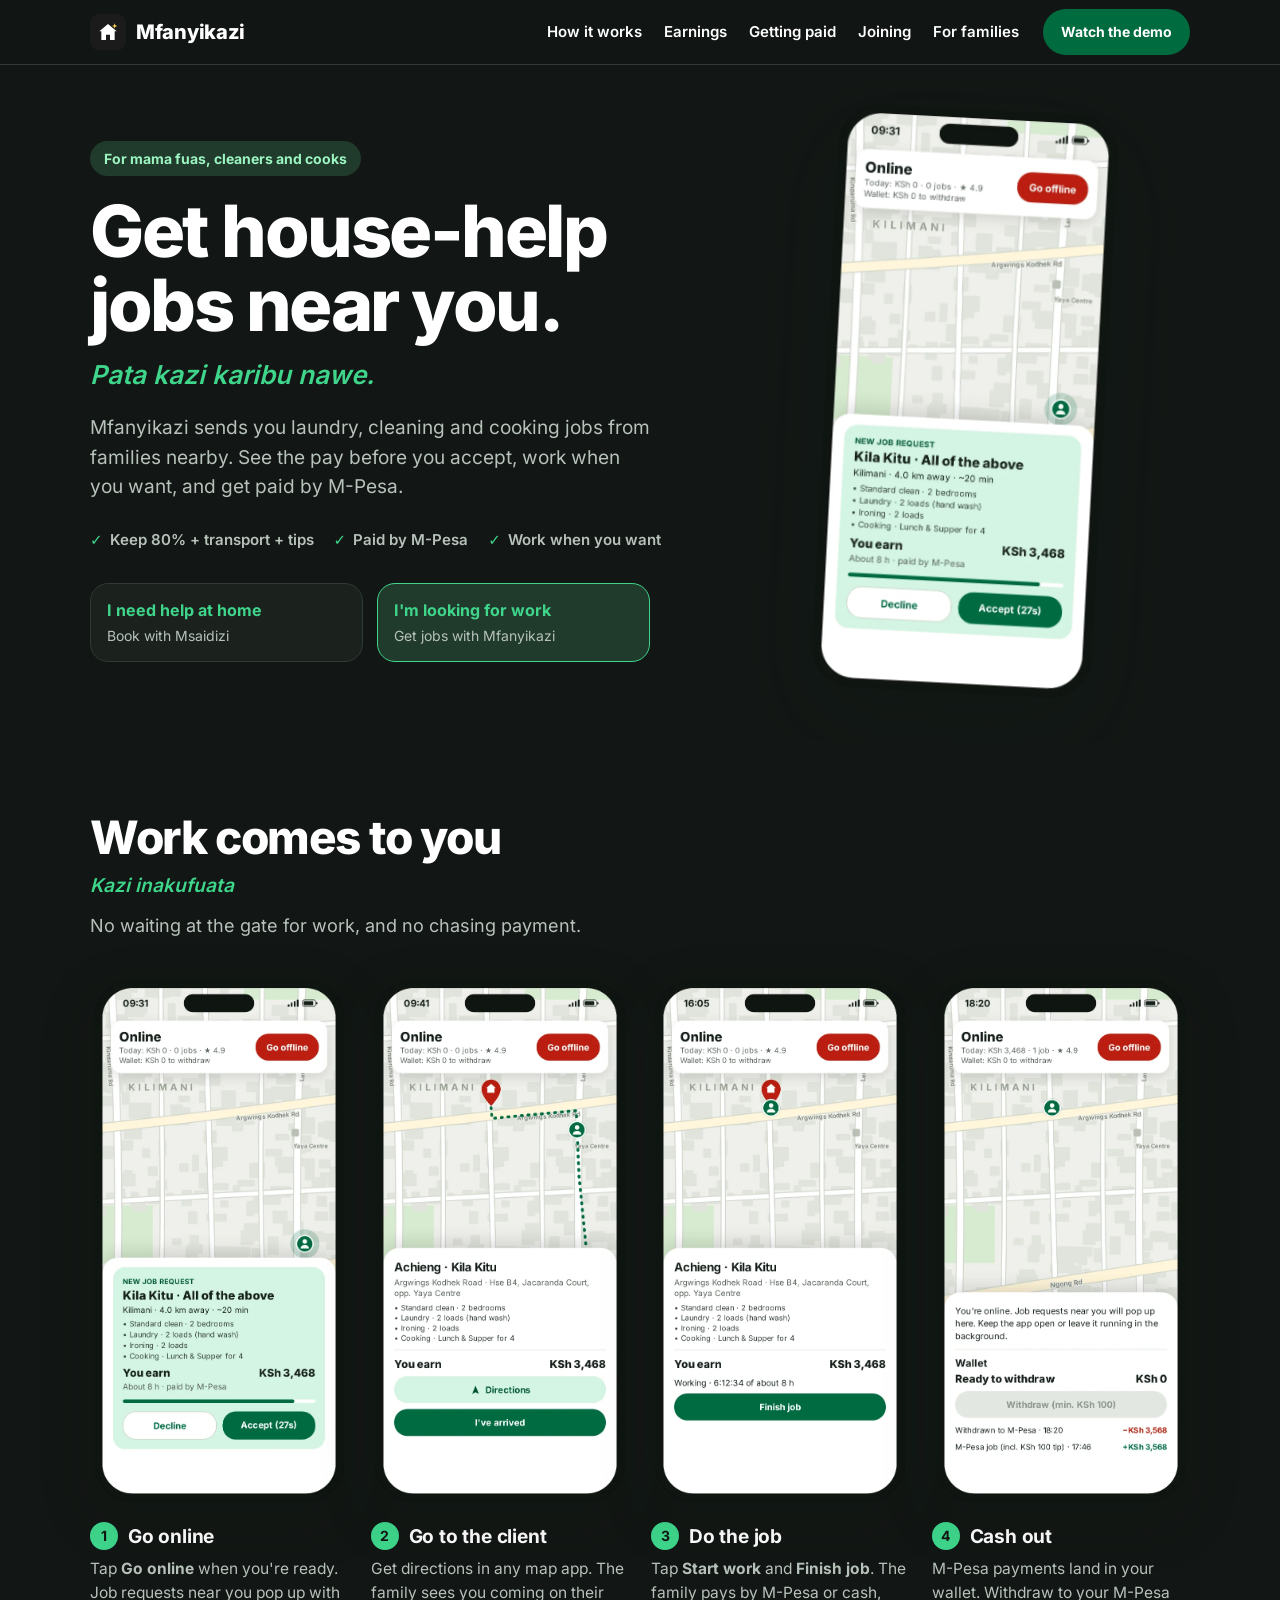
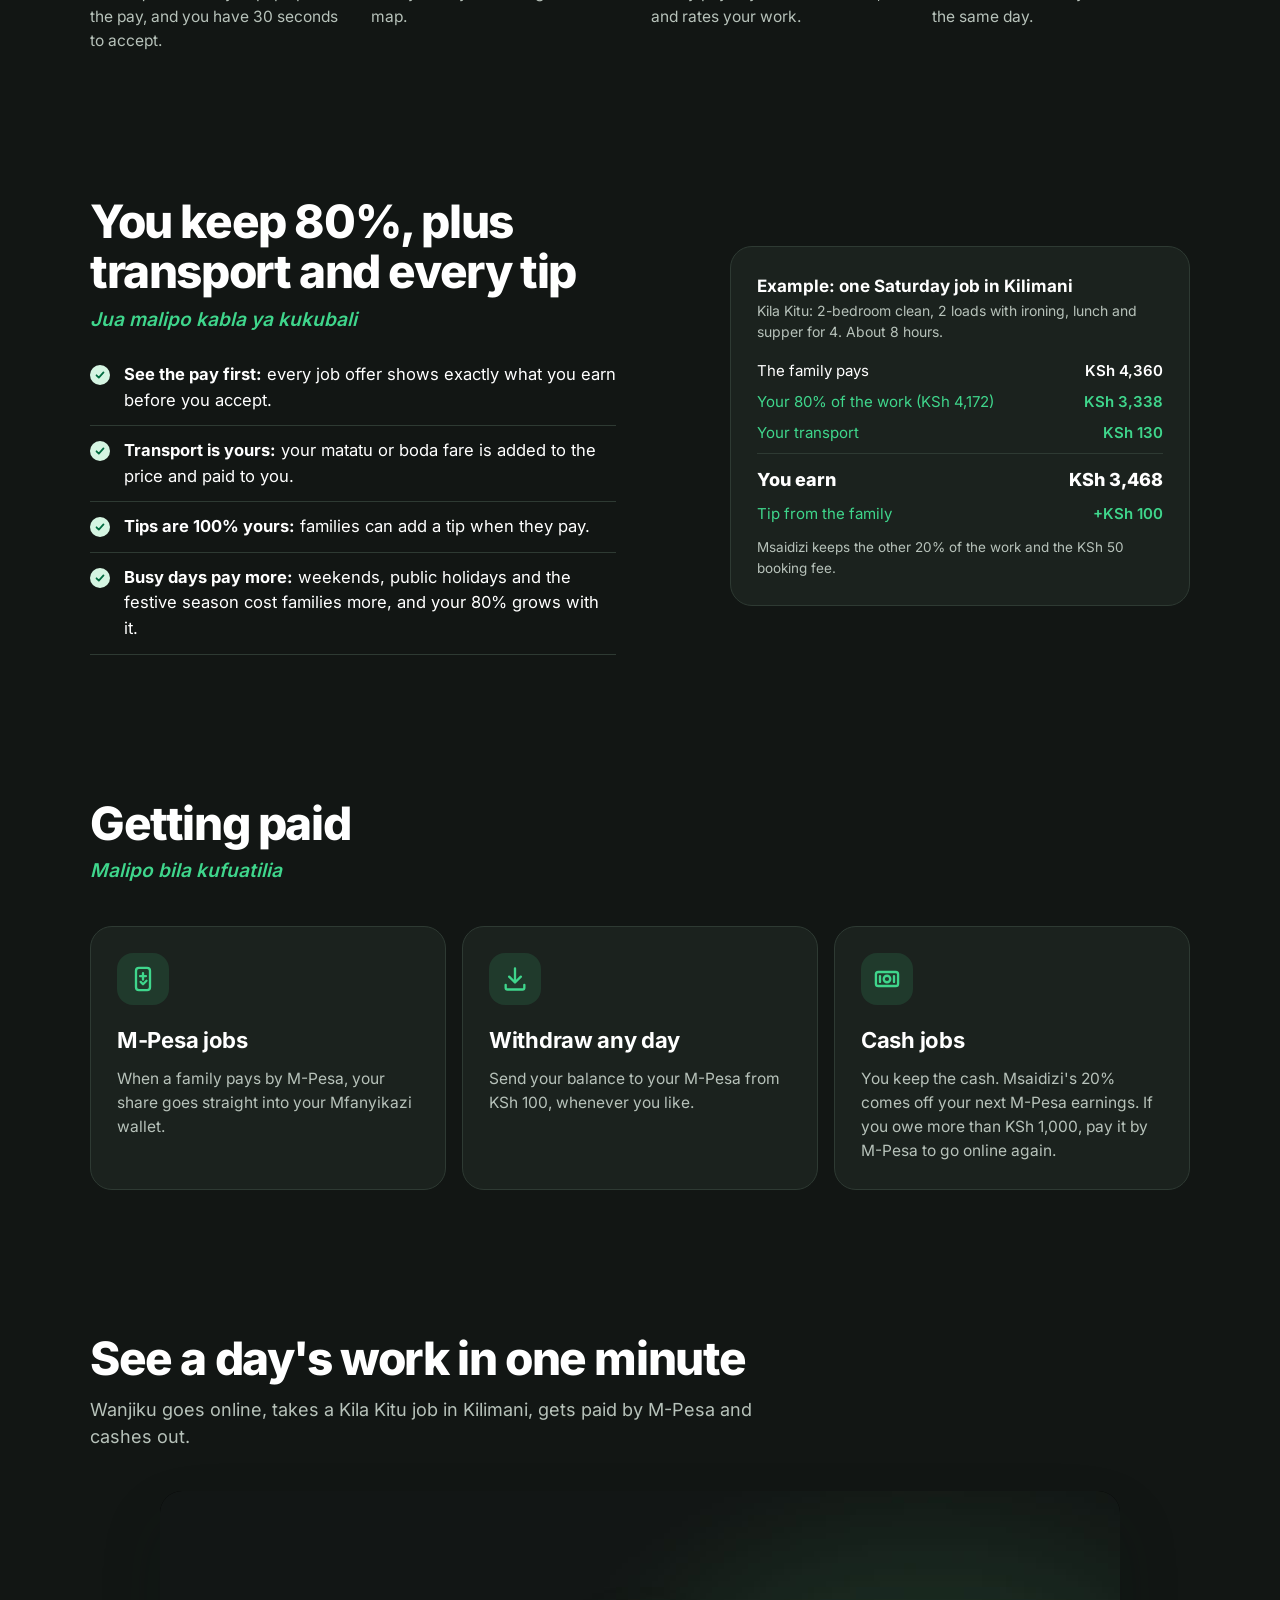
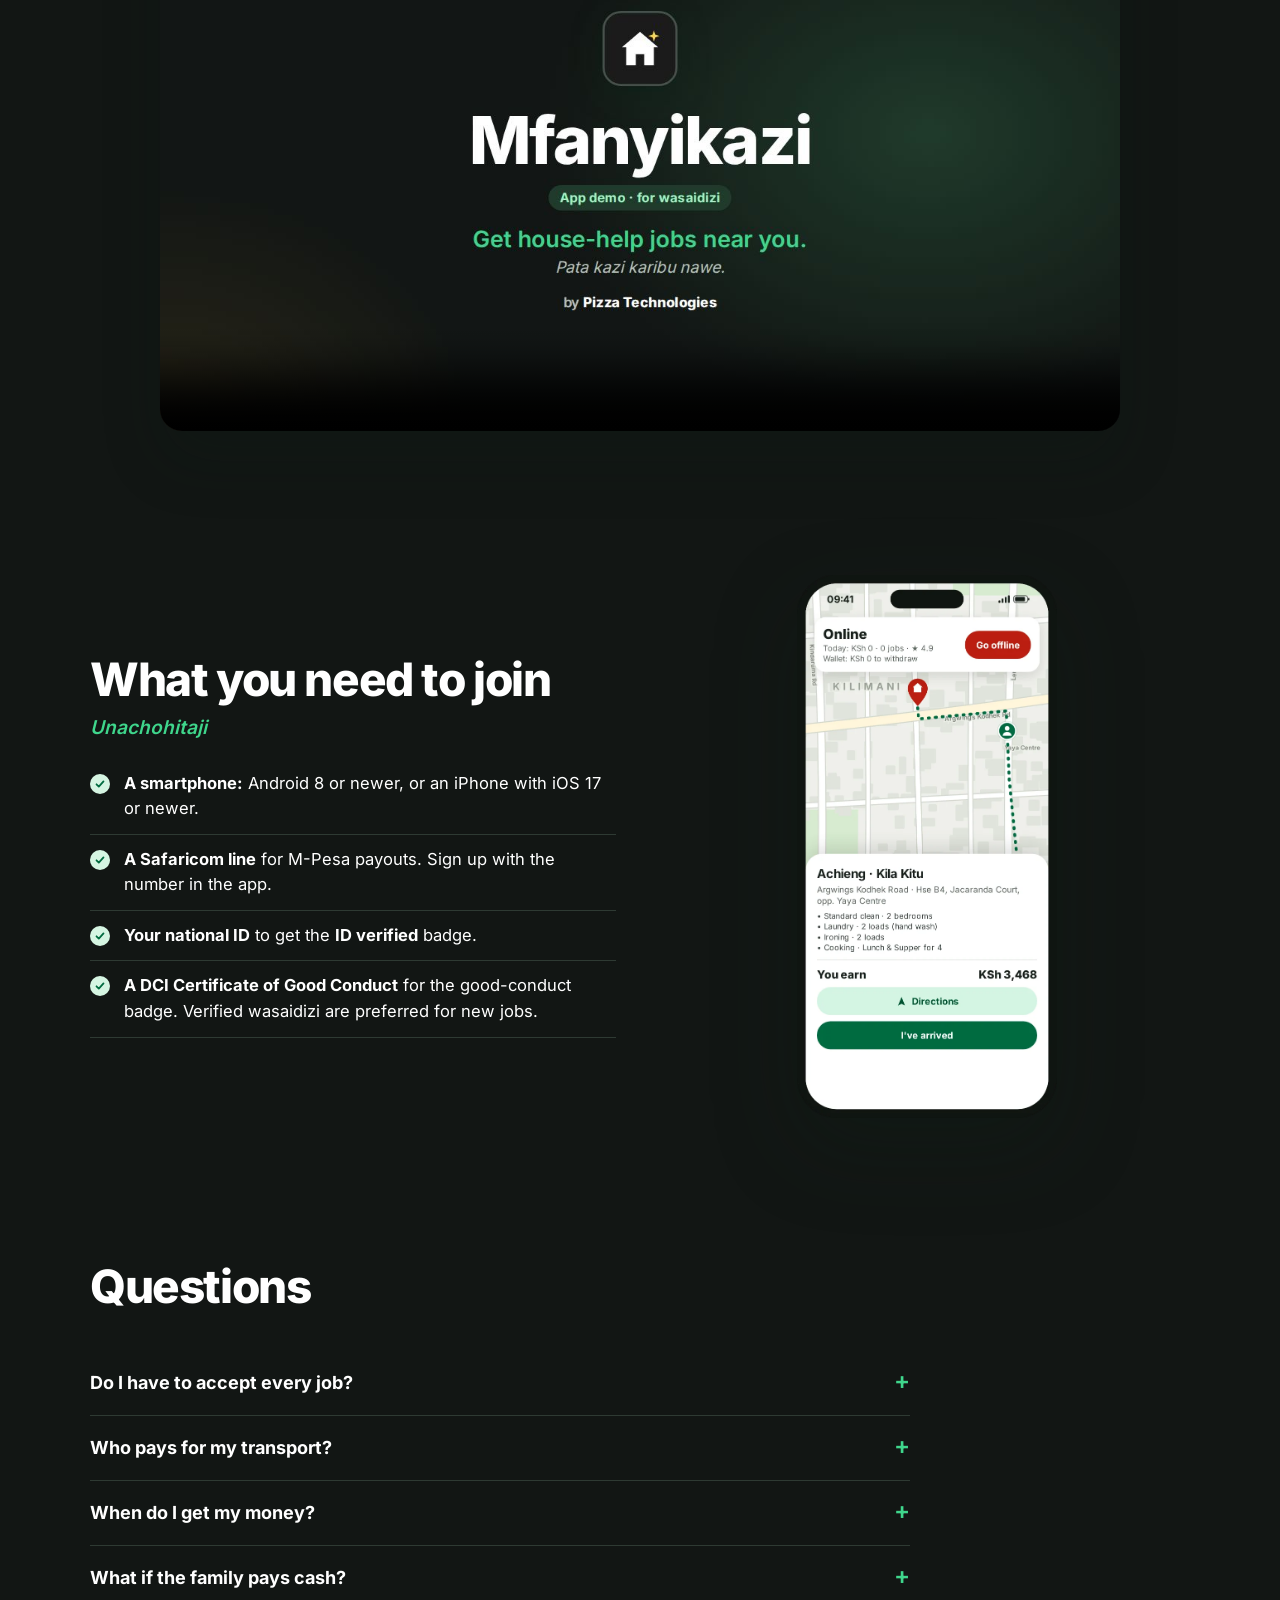
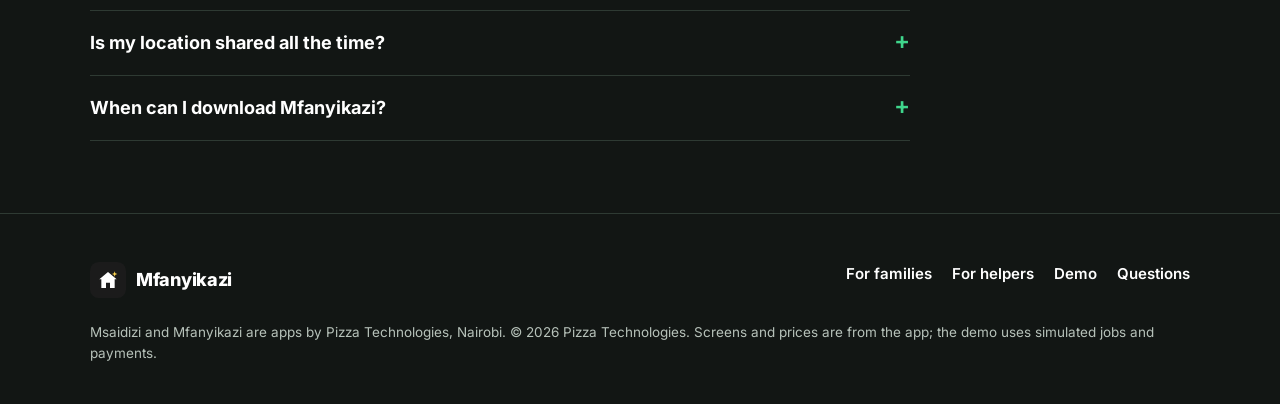
==== mfanyikazi.html @ af5ec62d "Launch the Msaidizi and Mfanyikazi website - index.html: Msaidizi, for families: how it works, servi" ====
<!doctype html>
<html lang="en">
<head>
<meta charset="utf-8">
<meta name="viewport" content="width=device-width, initial-scale=1">
<title>Mfanyikazi · Get house-help jobs near you</title>
<meta name="description" content="Mama fua, cleaner or cook? Get laundry, cleaning and cooking jobs near you with Mfanyikazi. See the pay before you accept, keep 80% plus transport and tips, and get paid by M-Pesa.">
<meta name="theme-color" content="#121614">
<link rel="icon" href="assets/img/mfanyikazi-icon.svg" type="image/svg+xml">
<link rel="apple-touch-icon" href="assets/img/mfanyikazi-touch-icon.png">
<link rel="canonical" href="https://pizzatechies.github.io/mfanyikazi/mfanyikazi.html">
<meta property="og:type" content="website">
<meta property="og:site_name" content="Mfanyikazi">
<meta property="og:title" content="Mfanyikazi · Get house-help jobs near you">
<meta property="og:description" content="See the pay before you accept. Keep 80% of every job, plus transport and all tips, paid to M-Pesa.">
<meta property="og:url" content="https://pizzatechies.github.io/mfanyikazi/mfanyikazi.html">
<meta property="og:image" content="https://pizzatechies.github.io/mfanyikazi/assets/img/mfanyikazi-preview.jpg">
<meta property="og:image:width" content="1200">
<meta property="og:image:height" content="630">
<meta name="twitter:card" content="summary_large_image">
<link rel="preload" href="assets/fonts/inter-latin-800-normal.woff2" as="font" type="font/woff2" crossorigin>
<link rel="stylesheet" href="assets/site.css">
</head>
<body class="helpers">

<header class="top">
  <div class="wrap">
    <a class="brand" href="mfanyikazi.html"><img src="assets/img/mfanyikazi-icon.svg" alt="">Mfanyikazi</a>
    <nav class="nav" aria-label="Sections">
      <a href="#how">How it works</a>
      <a href="#earnings">Earnings</a>
      <a href="#money">Getting paid</a>
      <a href="#join">Joining</a>
      <a href="./">For families</a>
    </nav>
    <a class="btn" href="#demo">Watch the demo</a>
  </div>
</header>

<main class="dark">
  <section class="hero">
    <div class="wrap">
      <div>
        <span class="pill">For mama fuas, cleaners and cooks</span>
        <h1>Get house-help jobs near you.</h1>
        <p class="sw">Pata kazi karibu nawe.</p>
        <p class="lead">Mfanyikazi sends you laundry, cleaning and cooking jobs from families nearby. See the pay before you accept, work when you want, and get paid by M-Pesa.</p>
        <ul class="checks">
          <li>Keep 80% + transport + tips</li>
          <li>Paid by M-Pesa</li>
          <li>Work when you want</li>
        </ul>
        <div class="switch" role="navigation" aria-label="Choose your app">
          <a href="./"><b>I need help at home</b><span>Book with Msaidizi</span></a>
          <a class="here" href="#how"><b>I'm looking for work</b><span>Get jobs with Mfanyikazi</span></a>
        </div>
      </div>
      <img class="phoneShot" src="assets/img/mfanyikazi-offer.webp" width="627" height="1308"
        alt="The Mfanyikazi app: a new job request in Kilimani, and what the helper earns">
    </div>
  </section>

  <section id="how">
    <div class="wrap">
      <div class="head">
        <h2>Work comes to you</h2>
        <p class="sw">Kazi inakufuata</p>
        <p>No waiting at the gate for work, and no chasing payment.</p>
      </div>
      <ol class="steps">
        <li><img src="assets/img/mfanyikazi-offer.webp" width="627" height="1308" loading="lazy" alt="A job offer with the pay and a 30-second countdown">
          <h3>Go online</h3><p>Tap <b>Go online</b> when you're ready. Job requests near you pop up with the pay, and you have 30 seconds to accept.</p></li>
        <li><img src="assets/img/mfanyikazi-trip.webp" width="627" height="1308" loading="lazy" alt="The trip to the client's home on the map">
          <h3>Go to the client</h3><p>Get directions in any map app. The family sees you coming on their map.</p></li>
        <li><img src="assets/img/mfanyikazi-working.webp" width="627" height="1308" loading="lazy" alt="A job in progress, with the timer and the Finish job button">
          <h3>Do the job</h3><p>Tap <b>Start work</b> and <b>Finish job</b>. The family pays by M-Pesa or cash, and rates your work.</p></li>
        <li><img src="assets/img/mfanyikazi-wallet.webp" width="627" height="1308" loading="lazy" alt="The wallet after withdrawing to M-Pesa">
          <h3>Cash out</h3><p>M-Pesa payments land in your wallet. Withdraw to your M-Pesa the same day.</p></li>
      </ol>
    </div>
  </section>

  <section id="earnings">
    <div class="wrap split">
      <div>
        <div class="head" style="margin-bottom:16px">
          <h2>You keep 80%, plus transport and every tip</h2>
          <p class="sw">Jua malipo kabla ya kukubali</p>
        </div>
        <ul class="bullets">
          <li><b>See the pay first:</b> every job offer shows exactly what you earn before you accept.</li>
          <li><b>Transport is yours:</b> your matatu or boda fare is added to the price and paid to you.</li>
          <li><b>Tips are 100% yours:</b> families can add a tip when they pay.</li>
          <li><b>Busy days pay more:</b> weekends, public holidays and the festive season cost families more, and your 80% grows with it.</li>
        </ul>
      </div>
      <div class="receipt" aria-label="Example earnings">
        <h3>Example: one Saturday job in Kilimani</h3>
        <div class="sub">Kila Kitu: 2-bedroom clean, 2 loads with ironing, lunch and supper for 4. About 8 hours.</div>
        <dl>
          <dt>The family pays</dt><dd>KSh 4,360</dd>
          <dt class="save">Your 80% of the work (KSh 4,172)</dt><dd class="save">KSh 3,338</dd>
          <dt class="save">Your transport</dt><dd class="save">KSh 130</dd>
          <dt class="total">You earn</dt><dd class="total">KSh 3,468</dd>
          <dt class="save">Tip from the family</dt><dd class="save">+KSh 100</dd>
        </dl>
        <p class="foot">Msaidizi keeps the other 20% of the work and the KSh 50 booking fee.</p>
      </div>
    </div>
  </section>

  <section id="money">
    <div class="wrap">
      <div class="head">
        <h2>Getting paid</h2>
        <p class="sw">Malipo bila kufuatilia</p>
      </div>
      <div class="cards">
        <article class="card">
          <div class="ic"><svg width="28" height="28" viewBox="0 0 24 24" fill="none" stroke="currentColor" stroke-width="2" stroke-linecap="round" stroke-linejoin="round"><rect x="6" y="2.5" width="12" height="19" rx="2.5"/><path d="M9.5 9.5h5M12 7v5.5M10 14.5l2 2 3-3"/></svg></div>
          <h3>M-Pesa jobs</h3><p>When a family pays by M-Pesa, your share goes straight into your Mfanyikazi wallet.</p>
        </article>
        <article class="card">
          <div class="ic"><svg width="28" height="28" viewBox="0 0 24 24" fill="none" stroke="currentColor" stroke-width="2" stroke-linecap="round" stroke-linejoin="round"><path d="M12 3v12M7 10l5 5 5-5"/><path d="M4 17v2.5A1.5 1.5 0 0 0 5.5 21h13a1.5 1.5 0 0 0 1.5-1.5V17"/></svg></div>
          <h3>Withdraw any day</h3><p>Send your balance to your M-Pesa from KSh 100, whenever you like.</p>
        </article>
        <article class="card">
          <div class="ic"><svg width="28" height="28" viewBox="0 0 24 24" fill="none" stroke="currentColor" stroke-width="2" stroke-linecap="round" stroke-linejoin="round"><rect x="2.5" y="6" width="19" height="12" rx="2"/><circle cx="12" cy="12" r="2.8"/><path d="M6 9.5v5M18 9.5v5"/></svg></div>
          <h3>Cash jobs</h3><p>You keep the cash. Msaidizi's 20% comes off your next M-Pesa earnings. If you owe more than KSh 1,000, pay it by M-Pesa to go online again.</p>
        </article>
      </div>
    </div>
  </section>

  <section id="demo">
    <div class="wrap">
      <div class="head">
        <h2>See a day's work in one minute</h2>
        <p>Wanjiku goes online, takes a Kila Kitu job in Kilimani, gets paid by M-Pesa and cashes out.</p>
      </div>
      <div class="video">
        <video controls preload="none" playsinline poster="assets/video/mfanyikazi-demo.jpg">
          <source src="assets/video/mfanyikazi-demo-vertical.mp4" type="video/mp4" media="(max-width: 640px)">
          <source src="assets/video/mfanyikazi-demo.mp4" type="video/mp4">
          <a href="assets/video/mfanyikazi-demo.mp4">Download the demo video</a>
        </video>
      </div>
    </div>
  </section>

  <section id="join">
    <div class="wrap split">
      <div>
        <div class="head" style="margin-bottom:16px">
          <h2>What you need to join</h2>
          <p class="sw">Unachohitaji</p>
        </div>
        <ul class="bullets">
          <li><b>A smartphone:</b> Android 8 or newer, or an iPhone with iOS 17 or newer.</li>
          <li><b>A Safaricom line</b> for M-Pesa payouts. Sign up with the number in the app.</li>
          <li><b>Your national ID</b> to get the <b>ID verified</b> badge.</li>
          <li><b>A DCI Certificate of Good Conduct</b> for the good-conduct badge. Verified wasaidizi are preferred for new jobs.</li>
        </ul>
      </div>
      <img class="phoneShot" src="assets/img/mfanyikazi-trip.webp" width="627" height="1308" loading="lazy" style="max-width:260px"
        alt="The Mfanyikazi app during a job: the client's address, the tasks and what the helper earns">
    </div>
  </section>

  <section id="faq">
    <div class="wrap">
      <div class="head"><h2>Questions</h2></div>
      <div class="faq">
        <details>
          <summary>Do I have to accept every job?</summary>
          <p>No. Decline it, or let the 30 seconds run out, and the job goes to the next msaidizi. Go offline whenever you want to stop.</p>
        </details>
        <details>
          <summary>Who pays for my transport?</summary>
          <p>The family. Transport is part of the price they see, and it's added to what you earn: KSh 100 within 3 km, then KSh 25 a km.</p>
        </details>
        <details>
          <summary>When do I get my money?</summary>
          <p>M-Pesa payments reach your wallet as soon as the family pays. Withdraw to your M-Pesa any time you have KSh 100 or more.</p>
        </details>
        <details>
          <summary>What if the family pays cash?</summary>
          <p>Collect the full amount in cash and tap <b>Cash received</b>. Msaidizi's 20% share is then taken from your next M-Pesa earnings, or you can pay it by M-Pesa.</p>
        </details>
        <details>
          <summary>Is my location shared all the time?</summary>
          <p>No. Your location is shared only while you're online, so we can send you nearby jobs and the family can see you coming.</p>
        </details>
        <details>
          <summary>When can I download Mfanyikazi?</summary>
          <p>Mfanyikazi is coming soon to Android and iPhone. We'll put the download links on this page on launch day.</p>
        </details>
      </div>
    </div>
  </section>
</main>

<footer>
  <div class="wrap">
    <a class="brand" href="mfanyikazi.html"><img src="assets/img/mfanyikazi-icon.svg" alt="">Mfanyikazi</a>
    <nav aria-label="Footer">
      <a href="./">For families</a>
      <a href="mfanyikazi.html">For helpers</a>
      <a href="#demo">Demo</a>
      <a href="#faq">Questions</a>
    </nav>
    <p class="fine">Msaidizi and Mfanyikazi are apps by Pizza Technologies, Nairobi. © 2026 Pizza Technologies. Screens and prices are from the app; the demo uses simulated jobs and payments.</p>
  </div>
</footer>

<script>
  // Phones play the vertical video, so show its poster too.
  if (matchMedia('(max-width: 640px)').matches) document.querySelectorAll('video[poster]').forEach(v => { v.poster = v.poster.replace(/\.jpg$/, '-vertical.jpg'); });
</script>
</body>
</html>
---- assets/site.css ----
@font-face { font-family: Inter; src: url(fonts/inter-latin-400-normal.woff2) format("woff2"); font-weight: 400; font-display: swap; }
@font-face { font-family: Inter; src: url(fonts/inter-latin-500-normal.woff2) format("woff2"); font-weight: 500; font-display: swap; }
@font-face { font-family: Inter; src: url(fonts/inter-latin-600-normal.woff2) format("woff2"); font-weight: 600; font-display: swap; }
@font-face { font-family: Inter; src: url(fonts/inter-latin-700-normal.woff2) format("woff2"); font-weight: 700; font-display: swap; }
@font-face { font-family: Inter; src: url(fonts/inter-latin-800-normal.woff2) format("woff2"); font-weight: 800; font-display: swap; }

:root {
  --green: #006B3F; --green-d: #00522F; --green-c: #D5F5E2; --green-l: #3FD68C;
  --red: #BB1E10; --gold: #E0A100; --gold-c: #FFF0C7;
  --ink: #15201A; --muted: #56625A; --line: #DCE3DA; --bg: #F5F8F2; --soft: #EBF1E8; --card: #FFFFFF;
  --dark: #121614; --dark-2: #1B221E; --dark-line: #2E3A33; --dark-muted: #B7C2BA;
  --radius: 22px;
  --shadow: 0 10px 30px rgba(20, 40, 25, .08);
}
* { box-sizing: border-box; margin: 0; padding: 0; }
html { scroll-behavior: smooth; scroll-padding-top: 76px; }
body { font-family: Inter, system-ui, -apple-system, "Segoe UI", sans-serif; color: var(--ink); background: var(--bg); line-height: 1.55; -webkit-font-smoothing: antialiased; }
img, video { display: block; max-width: 100%; height: auto; }
a { color: var(--green); }
.wrap { max-width: 1140px; margin: 0 auto; padding: 0 20px; }
.sr { position: absolute; width: 1px; height: 1px; overflow: hidden; clip: rect(0 0 0 0); }

/* Header */
.top { position: sticky; top: 0; z-index: 50; background: rgba(245, 248, 242, .88); backdrop-filter: saturate(1.4) blur(12px); border-bottom: 1px solid rgba(220, 227, 218, .7); }
.top .wrap { display: flex; align-items: center; gap: 24px; height: 64px; }
.brand { display: flex; align-items: center; gap: 10px; text-decoration: none; color: inherit; font-weight: 800; font-size: 20px; letter-spacing: -.3px; }
.brand img { width: 36px; height: 36px; }
.nav { display: flex; gap: 22px; margin-left: auto; }
.nav a { color: var(--ink); text-decoration: none; font-weight: 600; font-size: 15px; }
.nav a:hover { color: var(--green); }
.top .btn { padding: 10px 16px; font-size: 14px; }
@media (max-width: 860px) { .nav { display: none; } .top .btn { margin-left: auto; } }

/* Buttons and pills */
.btn { display: inline-flex; align-items: center; gap: 8px; background: var(--green); color: #fff; font-weight: 700; font-size: 16px; padding: 14px 22px; border-radius: 999px; text-decoration: none; border: 2px solid var(--green); transition: background .15s, transform .15s; }
.btn:hover { background: var(--green-d); border-color: var(--green-d); }
.btn:active { transform: scale(.98); }
.btn.ghost { background: transparent; color: var(--green); border-color: #BFCBBC; }
.btn.ghost:hover { background: var(--soft); }
.pill { display: inline-block; font-size: 14px; font-weight: 700; color: var(--green-d); background: var(--green-c); padding: 7px 14px; border-radius: 999px; }
.actions { display: flex; flex-wrap: wrap; gap: 12px; margin-top: 28px; }

/* Hero */
.hero { padding: 44px 0 48px; overflow: hidden; }
.hero .wrap { display: grid; grid-template-columns: 1.15fr .85fr; gap: 40px; align-items: center; }
.hero h1 { font-size: clamp(40px, 6.4vw, 72px); line-height: 1.02; letter-spacing: -2.5px; font-weight: 800; margin-top: 18px; }
.hero .sw { font-size: clamp(20px, 2.4vw, 26px); font-style: italic; font-weight: 600; color: var(--green); margin-top: 14px; }
.hero .lead { font-size: 19px; color: var(--muted); margin-top: 18px; max-width: 560px; }
.checks { display: flex; flex-wrap: wrap; gap: 8px 20px; margin-top: 26px; font-size: 15px; font-weight: 600; color: var(--muted); list-style: none; }
.checks li::before { content: "✓"; color: var(--green); font-weight: 800; margin-right: 7px; }
.phoneShot { width: 100%; max-width: 330px; margin: 0 auto; filter: drop-shadow(0 30px 40px rgba(10, 30, 18, .25)); }
.hero .phoneShot { transform: rotate(3deg); max-width: 280px; }
@media (max-width: 860px) {
  .hero { padding-top: 32px; }
  .hero .wrap { grid-template-columns: 1fr; }
  .hero .phoneShot { max-width: 270px; }
}

/* Audience switch */
.switch { display: grid; grid-template-columns: 1fr 1fr; gap: 14px; margin-top: 32px; max-width: 560px; }
.switch a { display: block; text-decoration: none; color: inherit; background: var(--card); border: 1.5px solid var(--line); border-radius: 18px; padding: 14px 16px; transition: border-color .15s, transform .15s; }
.switch a:hover { border-color: var(--green); transform: translateY(-2px); }
.switch b { display: block; font-size: 16px; }
.switch span { display: block; font-size: 14px; color: var(--muted); margin-top: 2px; }
.switch a.here { border-color: var(--green); background: var(--green-c); }
@media (max-width: 480px) { .switch { grid-template-columns: 1fr; } }

/* Sections */
section { padding: 72px 0; }
section.alt { background: var(--card); }
.head { max-width: 720px; margin-bottom: 40px; }
.head h2 { font-size: clamp(30px, 4.2vw, 46px); line-height: 1.08; letter-spacing: -1.4px; font-weight: 800; }
.head .sw { font-style: italic; font-weight: 600; color: var(--green); margin-top: 8px; font-size: 19px; }
.head p { font-size: 18px; color: var(--muted); margin-top: 12px; }

/* Services */
.cards { display: grid; grid-template-columns: repeat(auto-fit, minmax(240px, 1fr)); gap: 16px; }
.card { background: var(--card); border-radius: var(--radius); padding: 26px; box-shadow: var(--shadow); position: relative; }
section.alt .card { background: var(--bg); box-shadow: none; }
.card .ic { width: 52px; height: 52px; border-radius: 16px; background: var(--green-c); color: var(--green); display: flex; align-items: center; justify-content: center; }
.card h3 { font-size: 22px; margin-top: 18px; letter-spacing: -.3px; }
.card h3 small { display: block; font-size: 14px; font-weight: 600; color: var(--muted); letter-spacing: 0; margin-top: 2px; }
.card p { color: var(--muted); margin-top: 10px; font-size: 15.5px; }
.card .from { margin-top: 16px; font-weight: 800; font-size: 18px; }
.card.hi { background: var(--green-c); }
.card.hi .ic { background: #fff; }
.card .tag { position: absolute; right: 18px; top: 22px; font-size: 12px; font-weight: 800; color: #7A5900; background: var(--gold-c); padding: 5px 9px; border-radius: 8px; }
.note { font-size: 14px; color: var(--muted); margin-top: 20px; }

/* Steps with phone screenshots */
.steps { display: grid; grid-template-columns: repeat(4, 1fr); gap: 22px; list-style: none; counter-reset: step; }
.steps li { counter-increment: step; }
.steps img { width: 100%; max-width: 250px; margin: 0 auto 20px; filter: drop-shadow(0 18px 26px rgba(10, 30, 18, .18)); }
.steps h3 { font-size: 19px; letter-spacing: -.2px; }
.steps h3::before { content: counter(step); display: inline-flex; align-items: center; justify-content: center; width: 28px; height: 28px; border-radius: 50%; background: var(--green); color: #fff; font-size: 14px; margin-right: 10px; vertical-align: 2px; }
.steps p { color: var(--muted); font-size: 15.5px; margin-top: 6px; }
@media (max-width: 960px) {
  .steps { grid-template-columns: none; grid-auto-flow: column; grid-auto-columns: 78%; overflow-x: auto; scroll-snap-type: x mandatory; padding-bottom: 12px; margin: 0 -20px; padding-left: 20px; padding-right: 20px; }
  .steps li { scroll-snap-align: start; }
}

/* Price example */
.split { display: grid; grid-template-columns: 1fr 1fr; gap: 48px; align-items: center; }
@media (max-width: 860px) { .split { grid-template-columns: 1fr; gap: 32px; } }
.bullets { list-style: none; margin-top: 8px; }
.bullets li { padding: 12px 0 12px 34px; position: relative; border-bottom: 1px solid var(--line); font-size: 16.5px; }
.bullets li::before { content: ""; position: absolute; left: 0; top: 15px; width: 20px; height: 20px; border-radius: 50%; background: var(--green-c) url('data:image/svg+xml;utf8,<svg xmlns="http://www.w3.org/2000/svg" viewBox="0 0 24 24"><path d="M6 12.5l4 4 8-9" fill="none" stroke="%23006B3F" stroke-width="3" stroke-linecap="round" stroke-linejoin="round"/></svg>') center/14px no-repeat; }
.bullets b { font-weight: 700; }
.receipt { background: var(--card); border-radius: var(--radius); padding: 26px; box-shadow: var(--shadow); max-width: 460px; margin-left: auto; }
section.alt .receipt { background: var(--bg); box-shadow: none; }
.receipt h3 { font-size: 17px; }
.receipt .sub { font-size: 14px; color: var(--muted); }
.receipt dl { margin-top: 16px; display: grid; grid-template-columns: 1fr auto; gap: 8px 0; font-size: 15px; }
.receipt dd { text-align: right; font-weight: 600; white-space: nowrap; padding-left: 16px; }
.receipt .save { color: var(--green); }
.receipt .more { color: var(--red); }
.receipt .dim { color: var(--muted); }
.receipt .total { border-top: 1.5px solid var(--line); padding-top: 12px; font-weight: 800; font-size: 18px; }
.receipt .foot { font-size: 13.5px; color: var(--muted); margin-top: 12px; }

/* Video */
.video { max-width: 960px; margin: 0 auto; border-radius: var(--radius); overflow: hidden; box-shadow: 0 30px 60px rgba(10, 30, 18, .2); background: #000; }
.video video { width: 100%; aspect-ratio: 16 / 9; }
@media (max-width: 640px) { .video { max-width: 360px; } .video video { aspect-ratio: 9 / 16; } }

/* Dark band (Mfanyikazi) */
.dark { background: var(--dark); color: #fff; }
.dark .head p, .dark .card p, .dark .steps p, .dark .note, .dark .lead { color: var(--dark-muted); }
.dark .head .sw, .dark .sw { color: var(--green-l); }
.dark .pill { background: #203A2C; color: #9CF5C0; }
.dark .card { background: var(--dark-2); box-shadow: none; border: 1px solid var(--dark-line); }
.dark .card .ic { background: #203A2C; color: var(--green-l); }
.dark .btn.ghost { color: #fff; border-color: #46534B; }
.dark .btn.ghost:hover { background: var(--dark-2); }
.dark .checks { color: var(--dark-muted); }
.dark .checks li::before { color: var(--green-l); }
.dark .bullets li { border-color: var(--dark-line); }
.dark .receipt { background: var(--dark-2); border: 1px solid var(--dark-line); box-shadow: none; }
.dark .receipt .sub, .dark .receipt .dim, .dark .receipt .foot { color: var(--dark-muted); }
.dark .receipt .total { border-color: var(--dark-line); }
.dark .receipt .save { color: var(--green-l); }
.dark .switch a { background: var(--dark-2); border-color: var(--dark-line); }
.dark .switch a.here { background: #203A2C; border-color: var(--green-l); }
.dark .switch span { color: var(--dark-muted); }
.dark .steps h3::before { background: var(--green-l); color: var(--dark); }
.dark a:not(.btn) { color: var(--green-l); }
.teaser { display: grid; grid-template-columns: 1fr 300px; gap: 48px; align-items: center; }
.teaser .phoneShot { max-width: 280px; transform: rotate(-3deg); }
@media (max-width: 860px) { .teaser { grid-template-columns: 1fr; } .teaser .phoneShot { max-width: 240px; } }

/* Top bar and footer on the Mfanyikazi page */
body.helpers { background: var(--dark); }
body.helpers .top { background: rgba(18, 22, 20, .86); border-color: var(--dark-line); }
body.helpers .top .brand, body.helpers .nav a { color: #fff; }
body.helpers .nav a:hover { color: var(--green-l); }

/* FAQ */
.faq { max-width: 820px; }
.faq details { border-bottom: 1px solid var(--line); padding: 18px 0; }
.dark .faq details { border-color: var(--dark-line); }
.faq summary { font-weight: 700; font-size: 18px; cursor: pointer; list-style: none; display: flex; justify-content: space-between; gap: 16px; }
.faq summary::-webkit-details-marker { display: none; }
.faq summary::after { content: "+"; font-size: 24px; line-height: 1; color: var(--green); font-weight: 600; }
.dark .faq summary::after { color: var(--green-l); }
.faq details[open] summary::after { content: "−"; }
.faq p { color: var(--muted); margin-top: 10px; font-size: 16.5px; }
.dark .faq p { color: var(--dark-muted); }

/* Footer */
footer { padding: 48px 0 40px; font-size: 15px; color: var(--muted); border-top: 1px solid var(--line); }
footer .wrap { display: flex; flex-wrap: wrap; gap: 24px 48px; align-items: flex-start; justify-content: space-between; }
footer .brand { font-size: 18px; }
footer nav { display: flex; gap: 20px; flex-wrap: wrap; }
footer nav a { color: var(--ink); text-decoration: none; font-weight: 600; }
footer .fine { flex-basis: 100%; font-size: 13.5px; }
body.helpers footer { border-color: var(--dark-line); color: var(--dark-muted); }
body.helpers footer .brand, body.helpers footer nav a { color: #fff; }
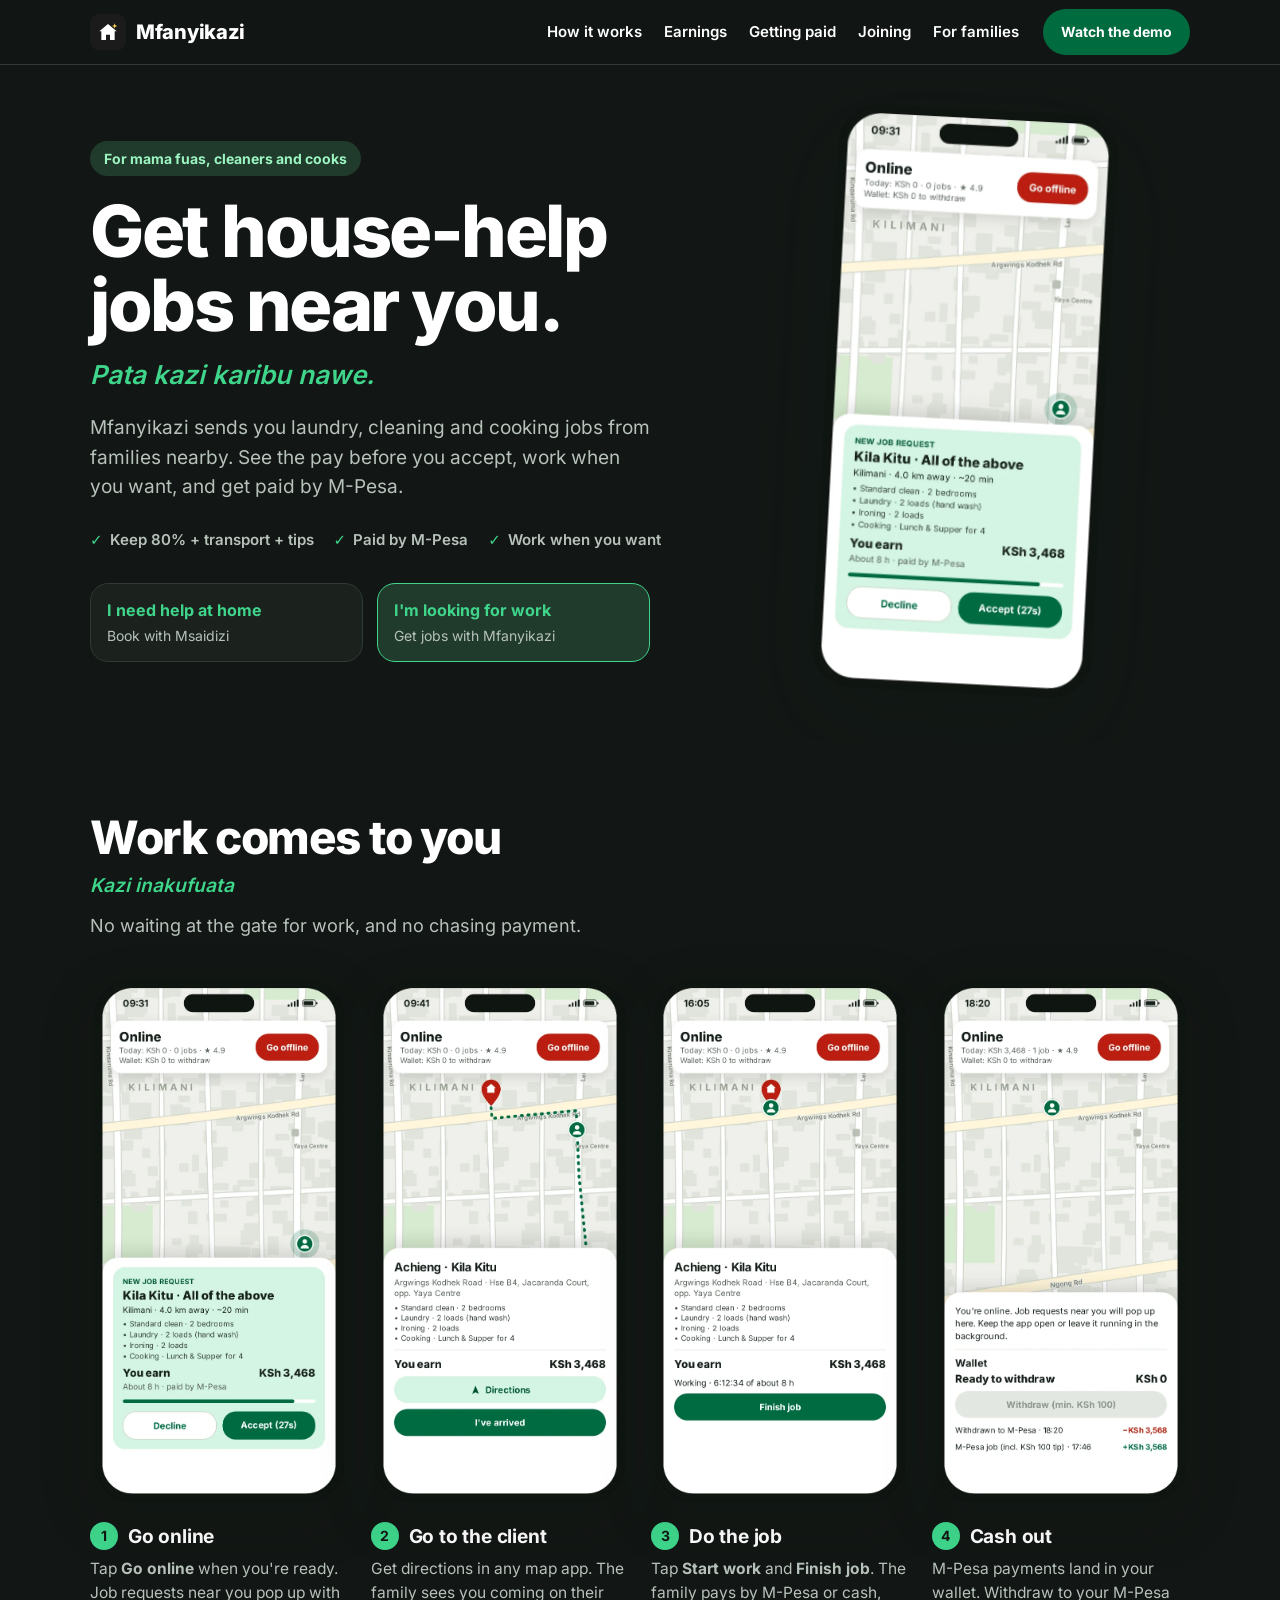
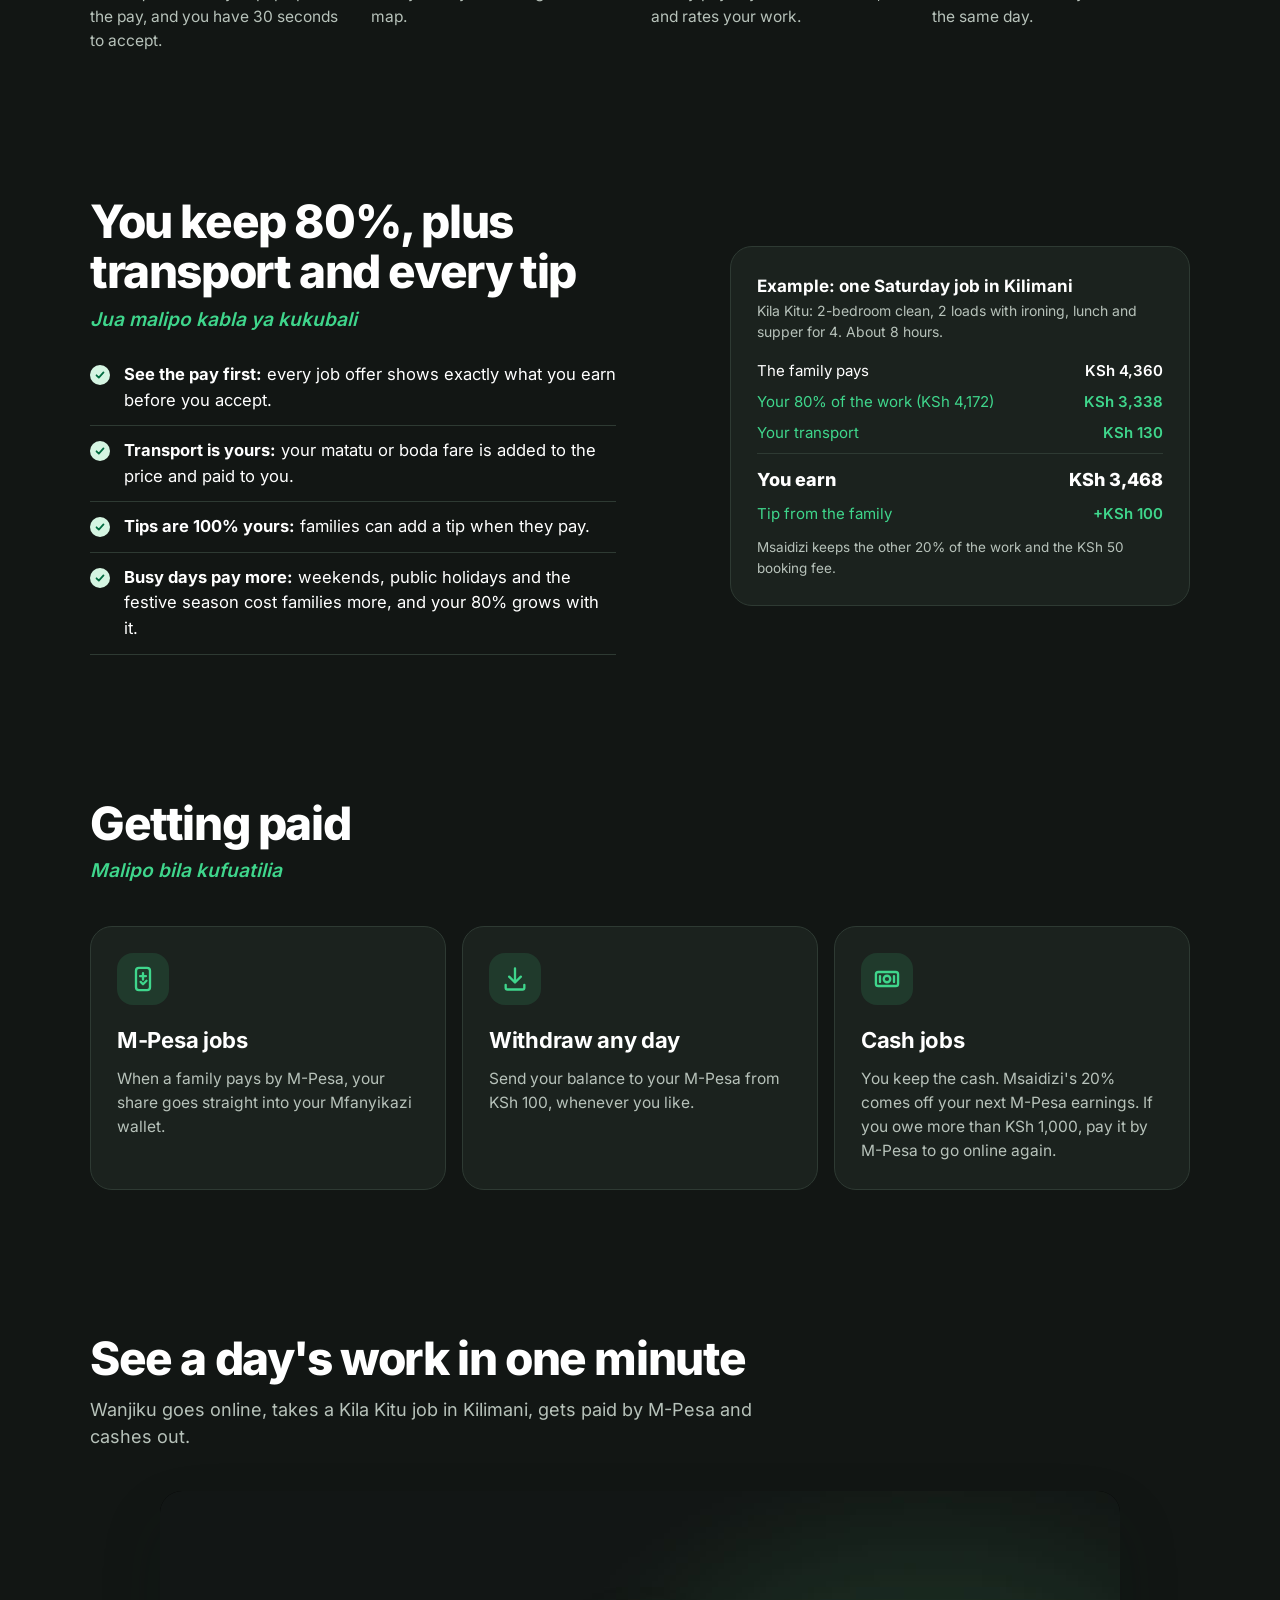
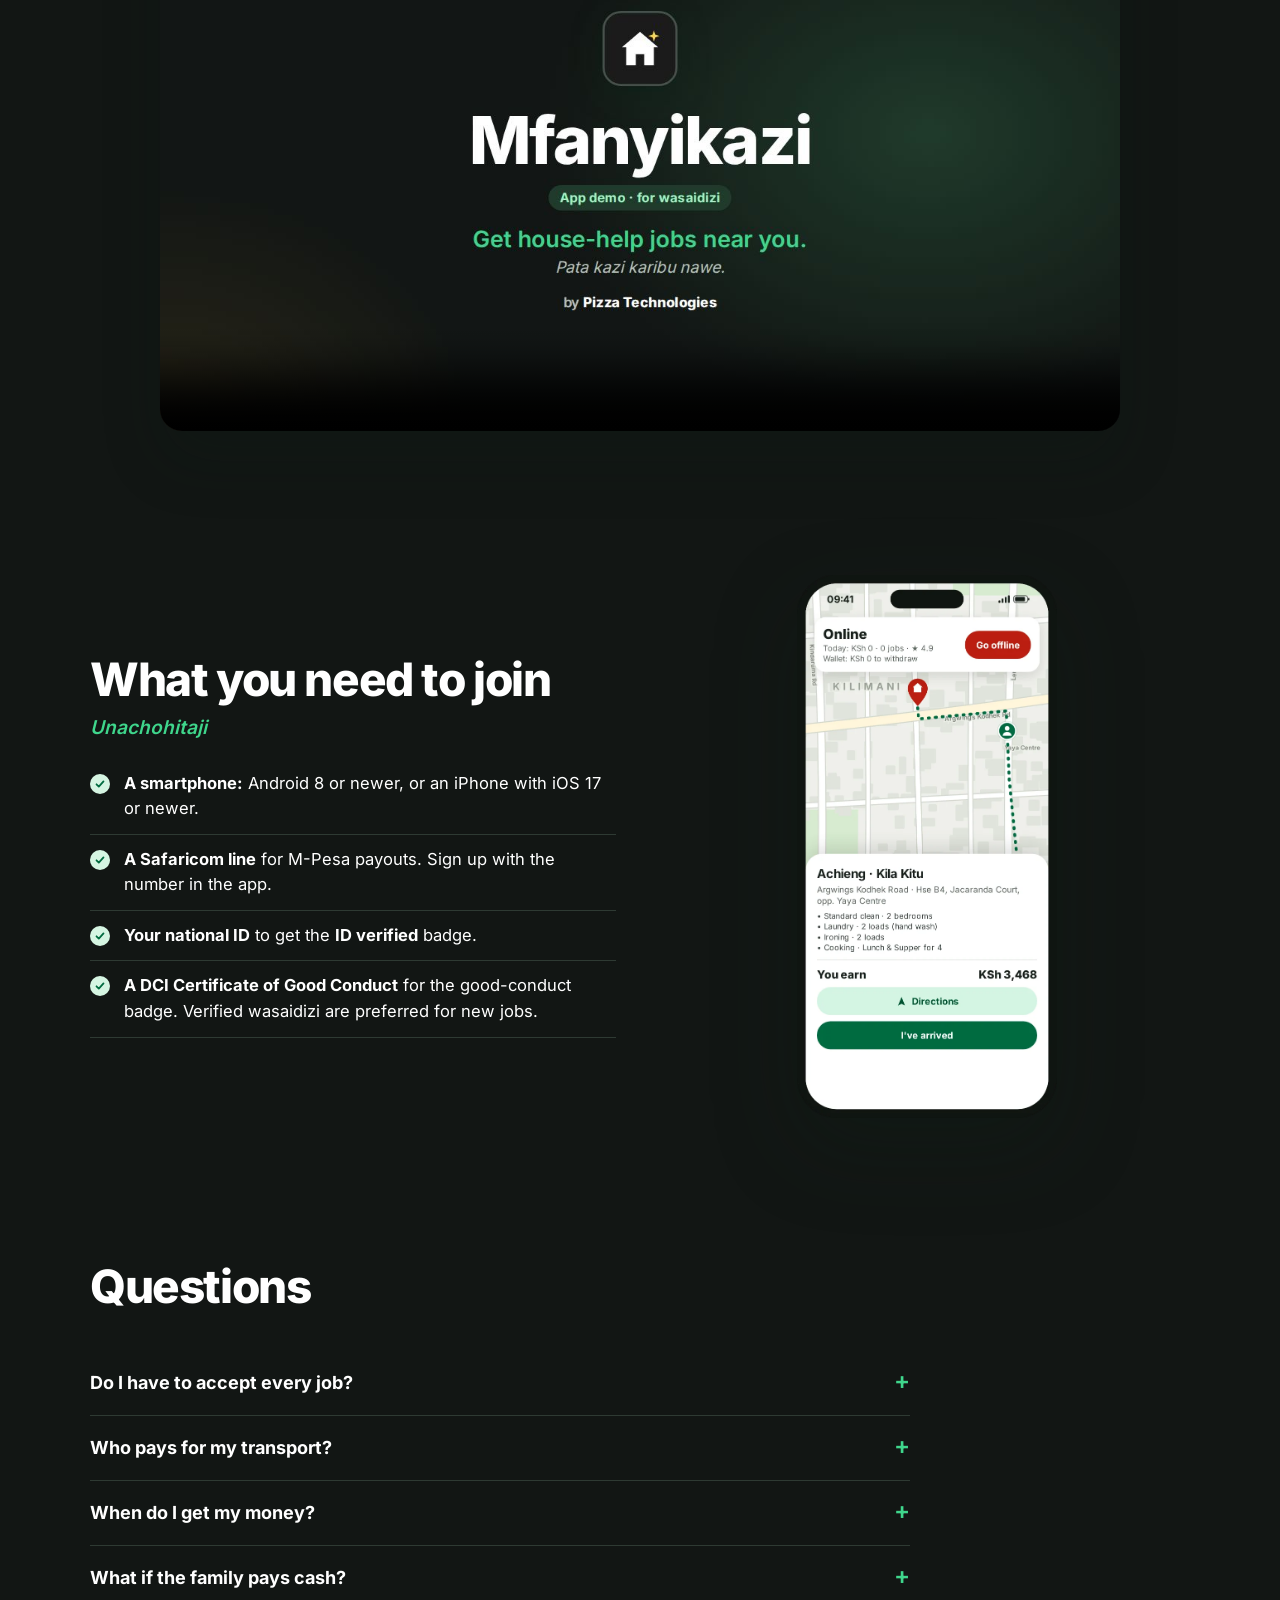
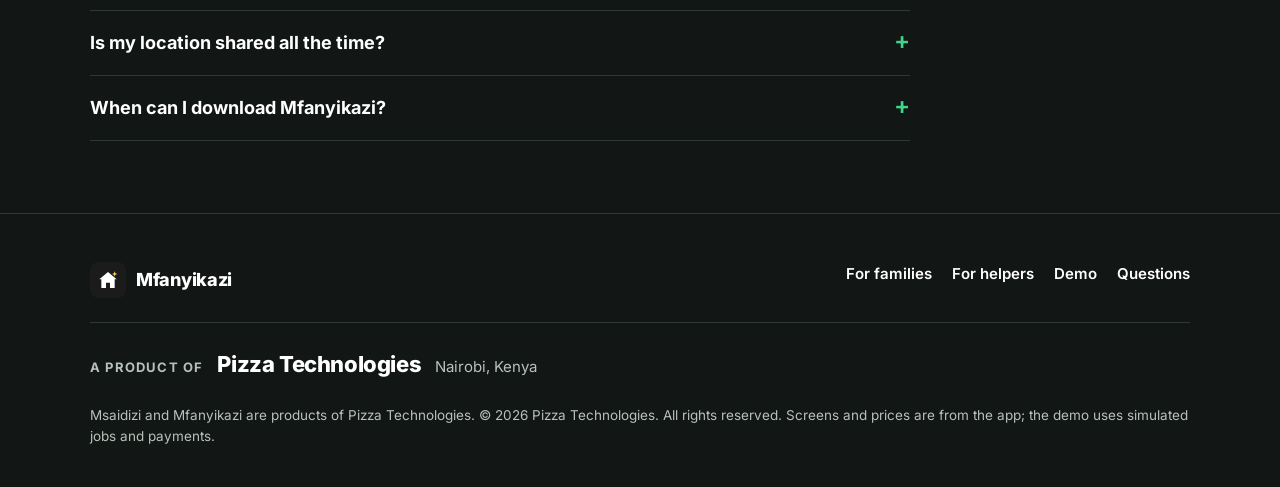
==== commit 1bec5aab: "Footer: show that the apps are a product of Pizza Technologies Co-Authored-By: Claude Opus 5.5 <nore" ====
--- a/mfanyikazi.html
+++ b/mfanyikazi.html
@@ -4,6 +4,7 @@
 <meta charset="utf-8">
 <meta name="viewport" content="width=device-width, initial-scale=1">
 <title>Mfanyikazi · Get house-help jobs near you</title>
+<meta name="author" content="Pizza Technologies">
 <meta name="description" content="Mama fua, cleaner or cook? Get laundry, cleaning and cooking jobs near you with Mfanyikazi. See the pay before you accept, keep 80% plus transport and tips, and get paid by M-Pesa.">
 <meta name="theme-color" content="#121614">
 <link rel="icon" href="assets/img/mfanyikazi-icon.svg" type="image/svg+xml">
@@ -209,7 +210,12 @@
       <a href="#demo">Demo</a>
       <a href="#faq">Questions</a>
     </nav>
-    <p class="fine">Msaidizi and Mfanyikazi are apps by Pizza Technologies, Nairobi. © 2026 Pizza Technologies. Screens and prices are from the app; the demo uses simulated jobs and payments.</p>
+    <div class="maker">
+      <span class="makerLabel">A product of</span>
+      <a class="makerName" href="https://pizzatechnologies.leadershipandteamessentials.co.ke/" rel="noopener">Pizza Technologies</a>
+      <span class="makerWhere">Nairobi, Kenya</span>
+    </div>
+    <p class="fine">Msaidizi and Mfanyikazi are products of Pizza Technologies. © 2026 Pizza Technologies. All rights reserved. Screens and prices are from the app; the demo uses simulated jobs and payments.</p>
   </div>
 </footer>
 
--- a/assets/site.css
+++ b/assets/site.css
@@ -169,9 +169,16 @@
 /* Footer */
 footer { padding: 48px 0 40px; font-size: 15px; color: var(--muted); border-top: 1px solid var(--line); }
 footer .wrap { display: flex; flex-wrap: wrap; gap: 24px 48px; align-items: flex-start; justify-content: space-between; }
-footer .brand { font-size: 18px; }
+footer .brand { font-size: 18px; color: var(--ink); }
 footer nav { display: flex; gap: 20px; flex-wrap: wrap; }
 footer nav a { color: var(--ink); text-decoration: none; font-weight: 600; }
+footer .maker { flex-basis: 100%; display: flex; flex-wrap: wrap; align-items: baseline; gap: 6px 14px; padding-top: 24px; border-top: 1px solid var(--line); }
+footer .makerLabel { font-size: 13px; font-weight: 700; letter-spacing: 1.2px; text-transform: uppercase; }
+footer .makerName { font-size: 22px; font-weight: 800; letter-spacing: -.4px; color: var(--ink); text-decoration: none; }
+footer .makerName:hover { color: var(--green); }
+footer .makerWhere { font-size: 15px; }
 footer .fine { flex-basis: 100%; font-size: 13.5px; }
 body.helpers footer { border-color: var(--dark-line); color: var(--dark-muted); }
-body.helpers footer .brand, body.helpers footer nav a { color: #fff; }
+body.helpers footer .brand, body.helpers footer nav a, body.helpers footer .makerName { color: #fff; }
+body.helpers footer .maker { border-color: var(--dark-line); }
+body.helpers footer .makerName:hover { color: var(--green-l); }
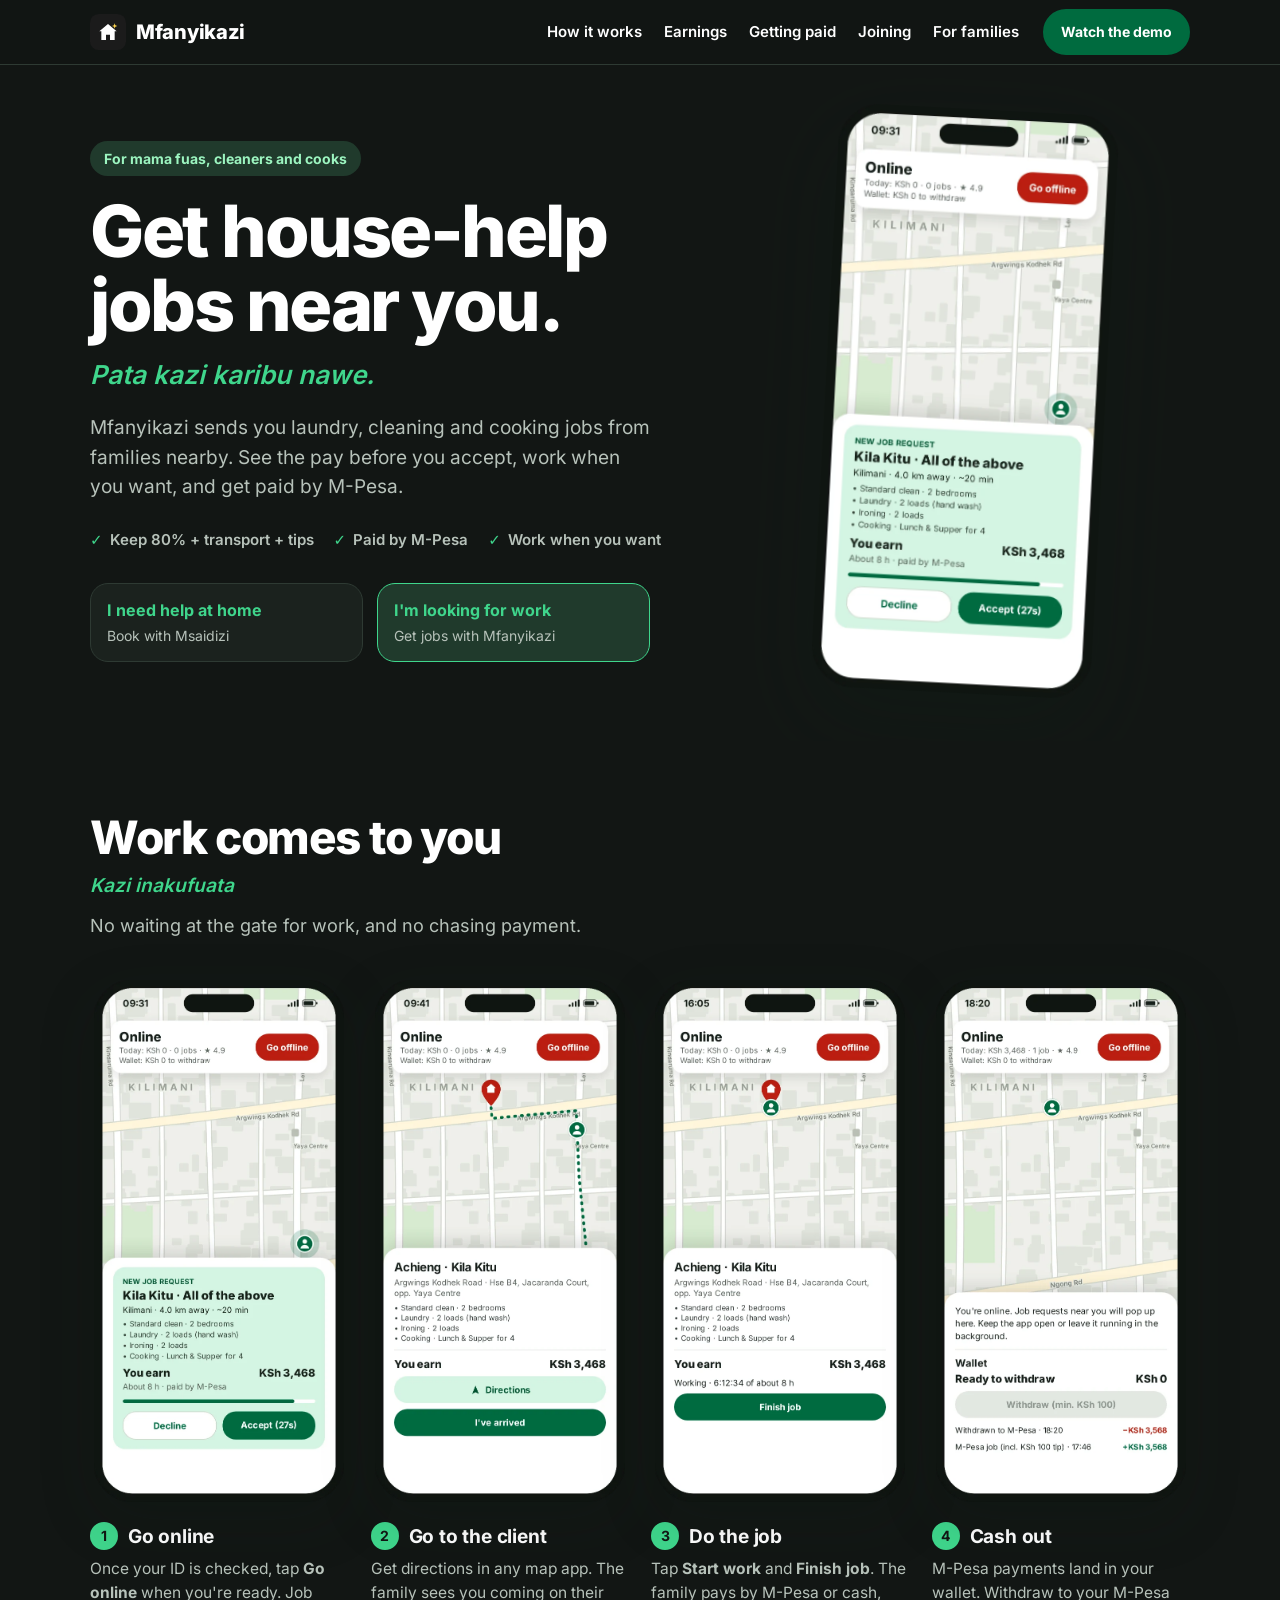
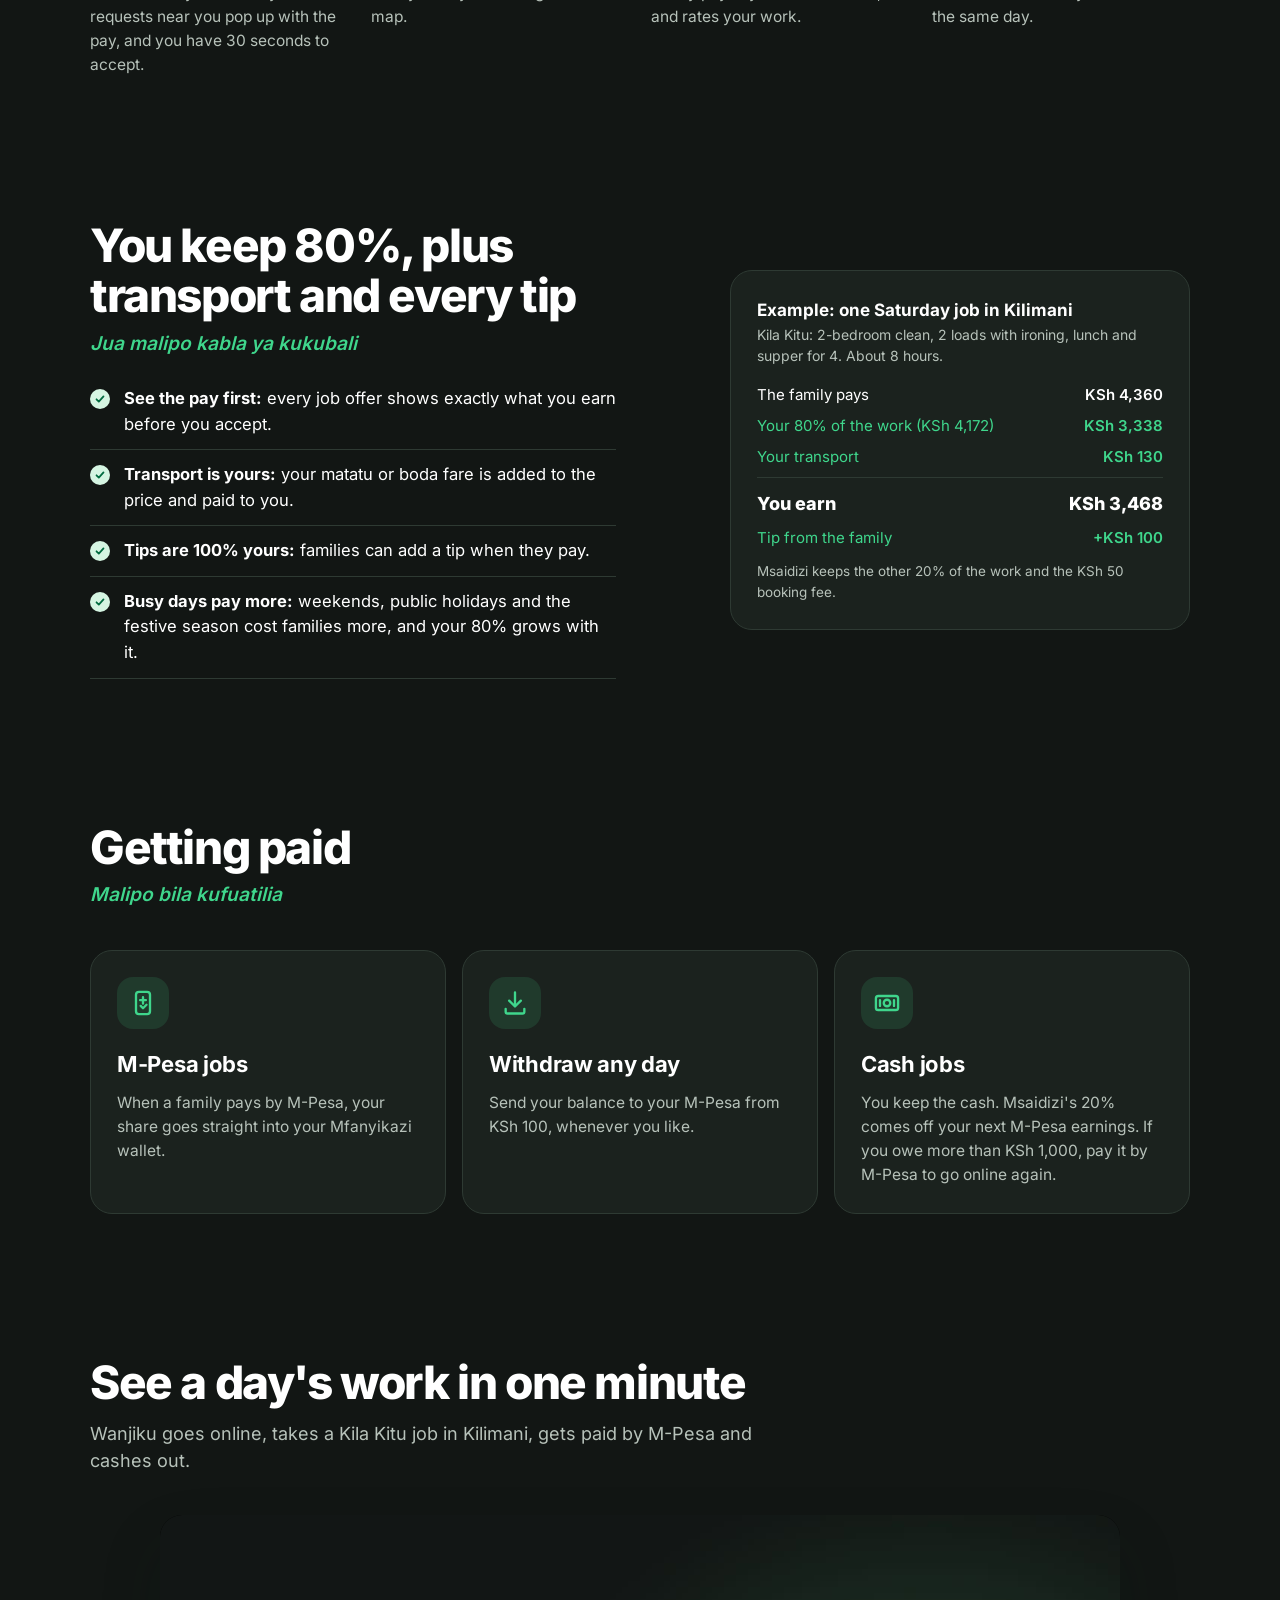
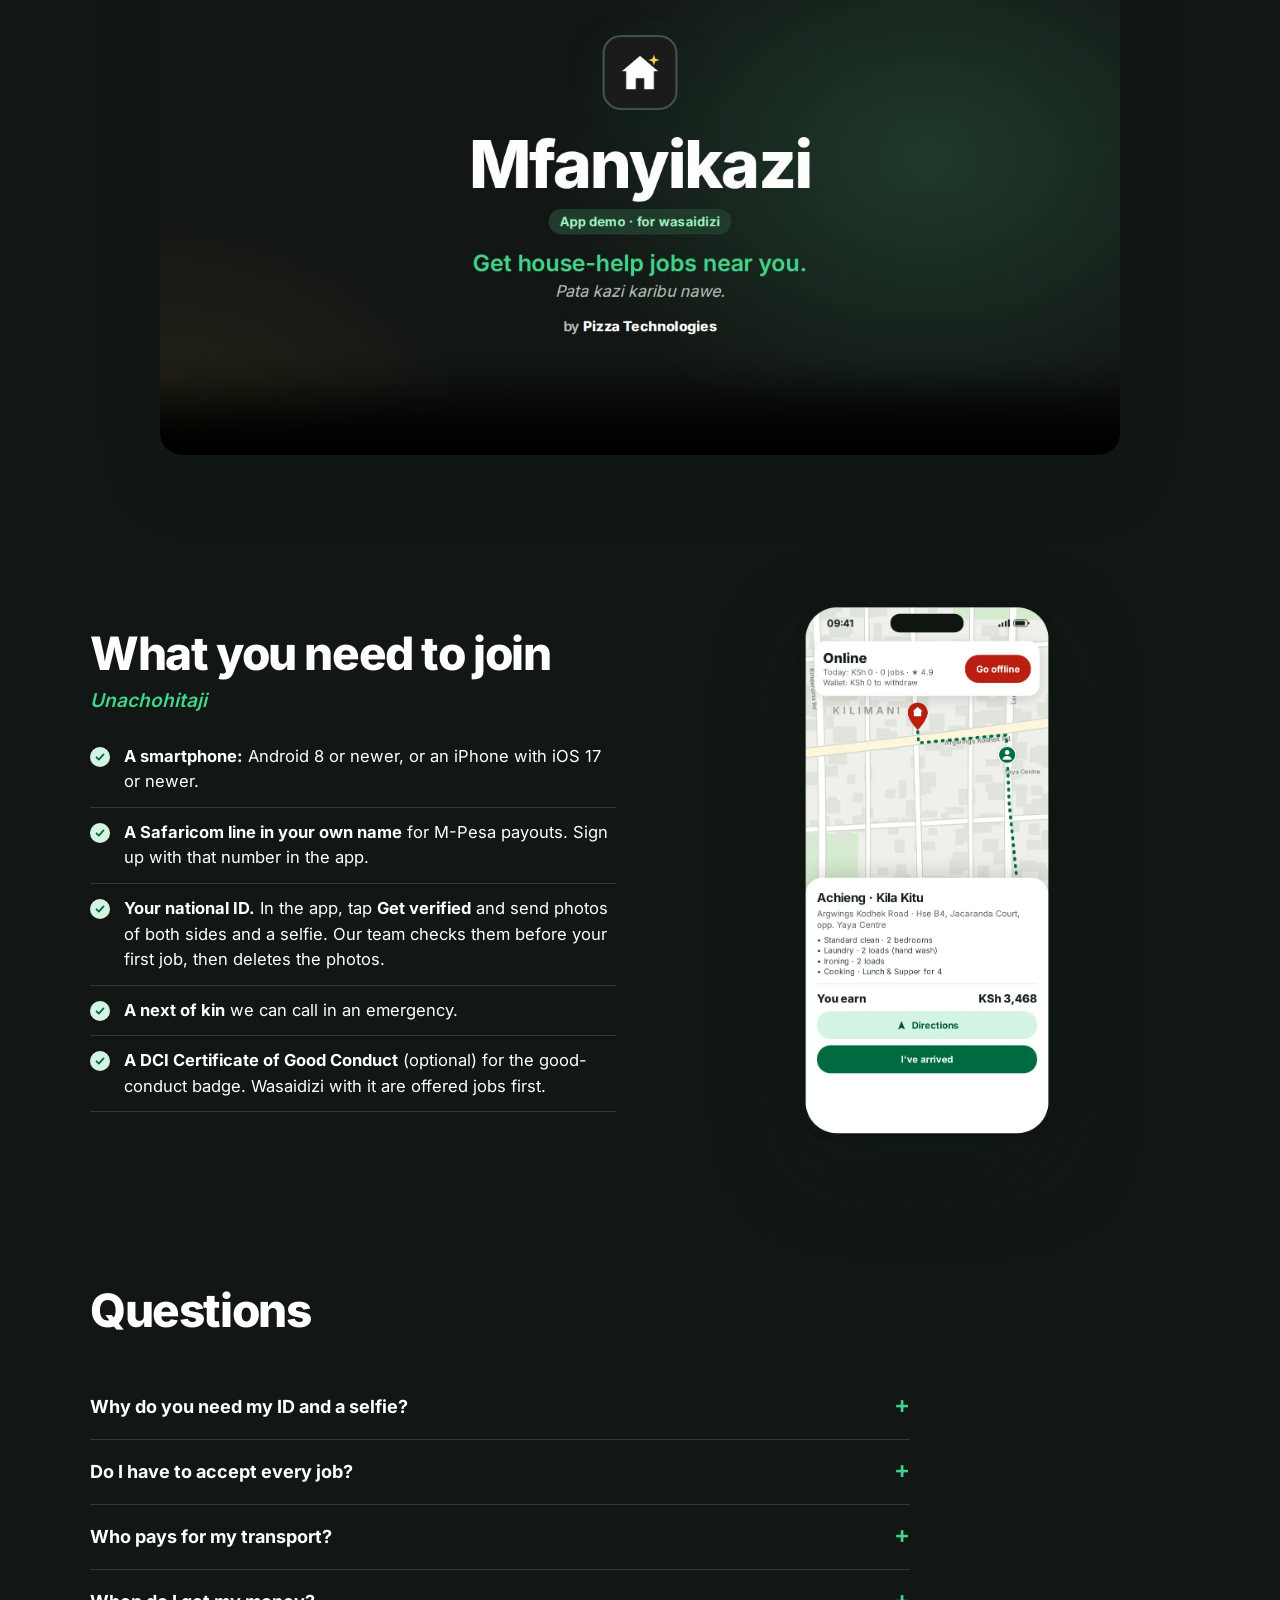
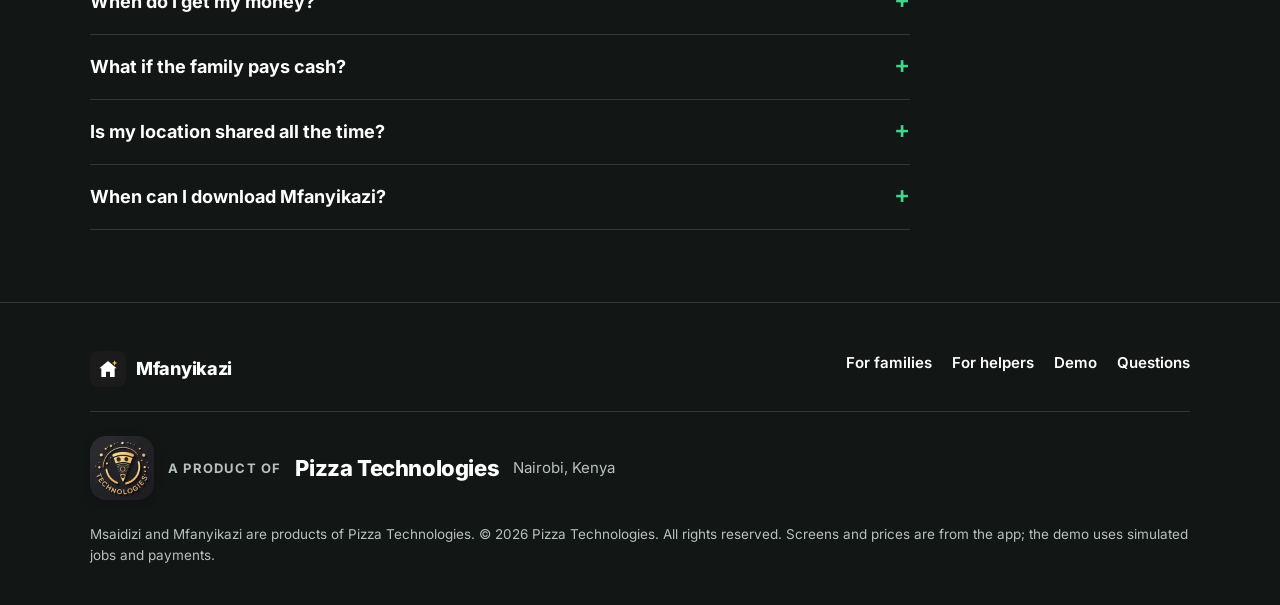
==== commit 41a992d4: "Helper verification and the Pizza Technologies logo - Families page: how wasaidizi are checked now (" ====
--- a/mfanyikazi.html
+++ b/mfanyikazi.html
@@ -70,7 +70,7 @@
       </div>
       <ol class="steps">
         <li><img src="assets/img/mfanyikazi-offer.webp" width="627" height="1308" loading="lazy" alt="A job offer with the pay and a 30-second countdown">
-          <h3>Go online</h3><p>Tap <b>Go online</b> when you're ready. Job requests near you pop up with the pay, and you have 30 seconds to accept.</p></li>
+          <h3>Go online</h3><p>Once your ID is checked, tap <b>Go online</b> when you're ready. Job requests near you pop up with the pay, and you have 30 seconds to accept.</p></li>
         <li><img src="assets/img/mfanyikazi-trip.webp" width="627" height="1308" loading="lazy" alt="The trip to the client's home on the map">
           <h3>Go to the client</h3><p>Get directions in any map app. The family sees you coming on their map.</p></li>
         <li><img src="assets/img/mfanyikazi-working.webp" width="627" height="1308" loading="lazy" alt="A job in progress, with the timer and the Finish job button">
@@ -158,9 +158,10 @@
         </div>
         <ul class="bullets">
           <li><b>A smartphone:</b> Android 8 or newer, or an iPhone with iOS 17 or newer.</li>
-          <li><b>A Safaricom line</b> for M-Pesa payouts. Sign up with the number in the app.</li>
-          <li><b>Your national ID</b> to get the <b>ID verified</b> badge.</li>
-          <li><b>A DCI Certificate of Good Conduct</b> for the good-conduct badge. Verified wasaidizi are preferred for new jobs.</li>
+          <li><b>A Safaricom line in your own name</b> for M-Pesa payouts. Sign up with that number in the app.</li>
+          <li><b>Your national ID.</b> In the app, tap <b>Get verified</b> and send photos of both sides and a selfie. Our team checks them before your first job, then deletes the photos.</li>
+          <li><b>A next of kin</b> we can call in an emergency.</li>
+          <li><b>A DCI Certificate of Good Conduct</b> (optional) for the good-conduct badge. Wasaidizi with it are offered jobs first.</li>
         </ul>
       </div>
       <img class="phoneShot" src="assets/img/mfanyikazi-trip.webp" width="627" height="1308" loading="lazy" style="max-width:260px"
@@ -172,6 +173,10 @@
     <div class="wrap">
       <div class="head"><h2>Questions</h2></div>
       <div class="faq">
+        <details>
+          <summary>Why do you need my ID and a selfie?</summary>
+          <p>Families let you into their homes, so we check that every msaidizi is who they say they are. Our team compares your selfie with your ID, then deletes the photos. We keep your details and the result, and you're told as soon as you're approved. If something needs fixing, the app tells you what.</p>
+        </details>
         <details>
           <summary>Do I have to accept every job?</summary>
           <p>No. Decline it, or let the 30 seconds run out, and the job goes to the next msaidizi. Go offline whenever you want to stop.</p>
@@ -211,6 +216,7 @@
       <a href="#faq">Questions</a>
     </nav>
     <div class="maker">
+      <a class="makerLogo" href="https://pizzatechnologies.leadershipandteamessentials.co.ke/" rel="noopener" tabindex="-1" aria-hidden="true"><img src="assets/img/pizza-technologies-logo.webp" width="64" height="64" alt=""></a>
       <span class="makerLabel">A product of</span>
       <a class="makerName" href="https://pizzatechnologies.leadershipandteamessentials.co.ke/" rel="noopener">Pizza Technologies</a>
       <span class="makerWhere">Nairobi, Kenya</span>
--- a/assets/site.css
+++ b/assets/site.css
@@ -172,7 +172,9 @@
 footer .brand { font-size: 18px; color: var(--ink); }
 footer nav { display: flex; gap: 20px; flex-wrap: wrap; }
 footer nav a { color: var(--ink); text-decoration: none; font-weight: 600; }
-footer .maker { flex-basis: 100%; display: flex; flex-wrap: wrap; align-items: baseline; gap: 6px 14px; padding-top: 24px; border-top: 1px solid var(--line); }
+footer .maker { flex-basis: 100%; display: flex; flex-wrap: wrap; align-items: center; gap: 6px 14px; padding-top: 24px; border-top: 1px solid var(--line); }
+footer .makerLogo { display: block; flex: none; }
+footer .makerLogo img { display: block; width: 64px; height: 64px; border-radius: 16px; box-shadow: 0 2px 8px rgba(0, 0, 0, .18); }
 footer .makerLabel { font-size: 13px; font-weight: 700; letter-spacing: 1.2px; text-transform: uppercase; }
 footer .makerName { font-size: 22px; font-weight: 800; letter-spacing: -.4px; color: var(--ink); text-decoration: none; }
 footer .makerName:hover { color: var(--green); }
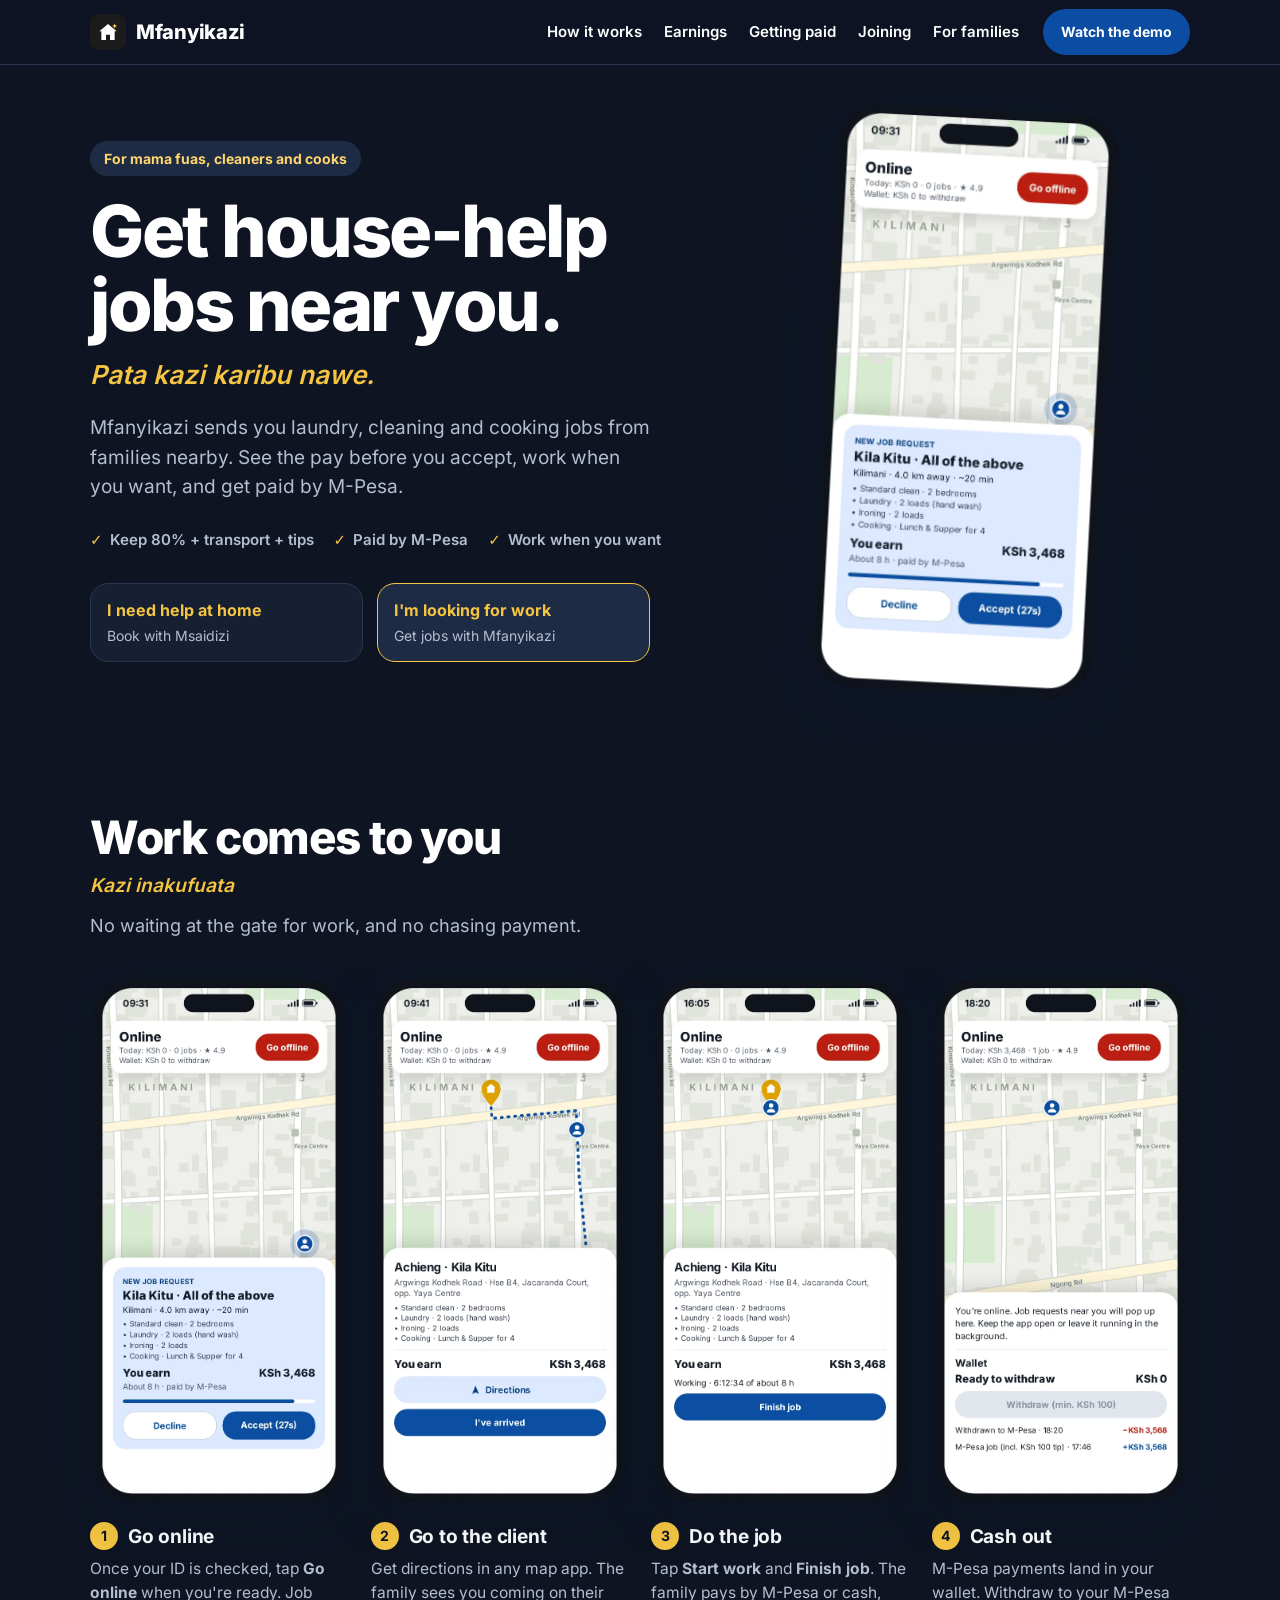
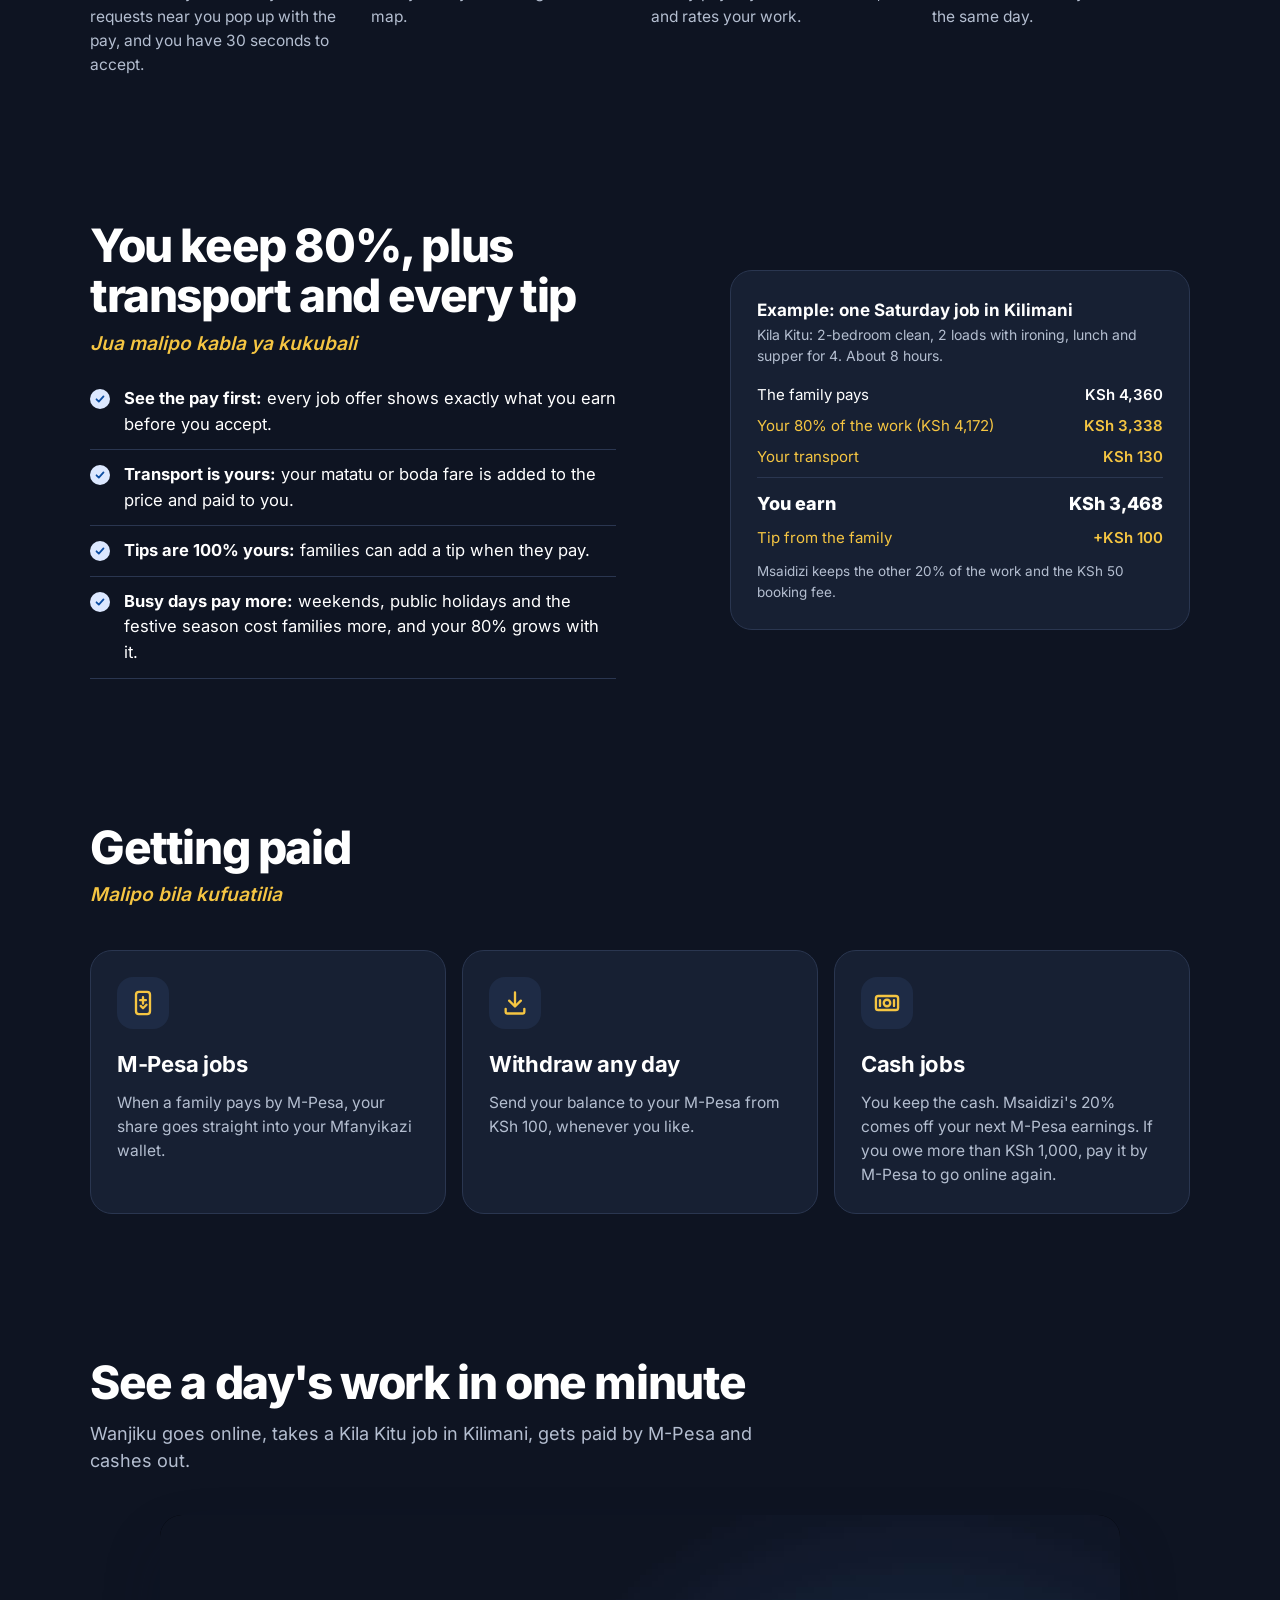
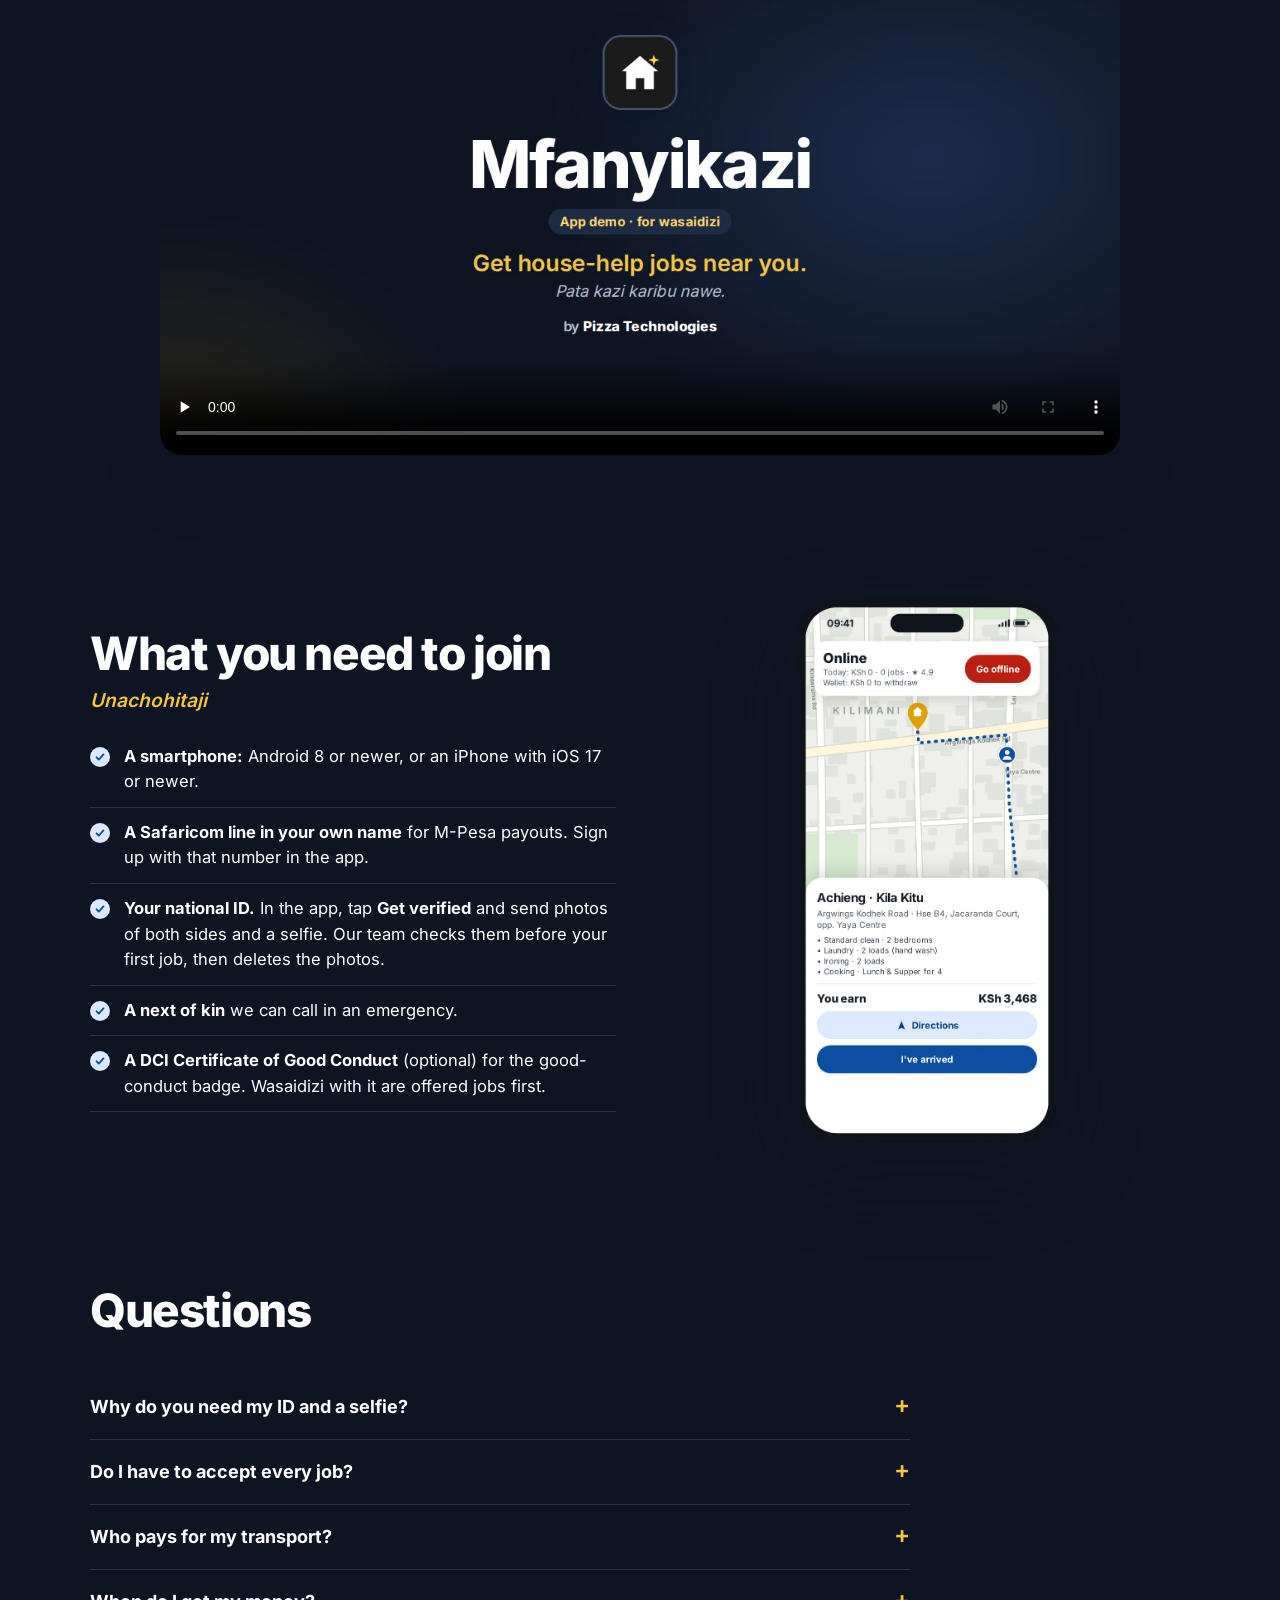
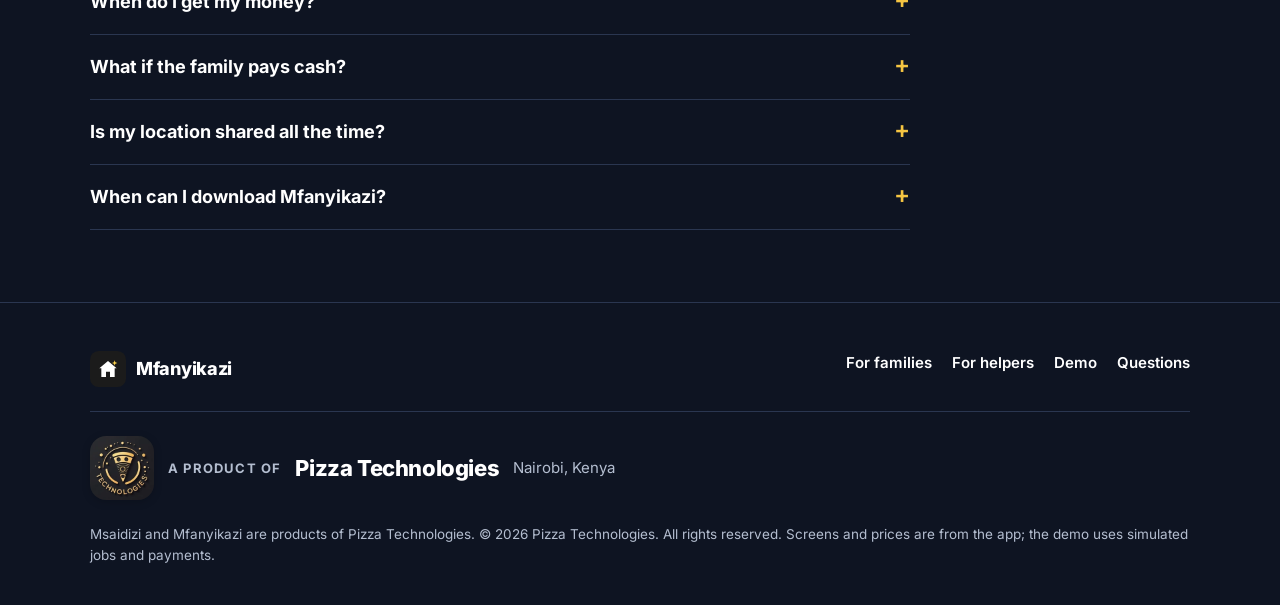
==== commit b1555b0e: "Blue and gold, and store badges instead of "Coming soon" - New blue and gold look on both pages, wit" ====
--- a/mfanyikazi.html
+++ b/mfanyikazi.html
@@ -6,16 +6,16 @@
 <title>Mfanyikazi · Get house-help jobs near you</title>
 <meta name="author" content="Pizza Technologies">
 <meta name="description" content="Mama fua, cleaner or cook? Get laundry, cleaning and cooking jobs near you with Mfanyikazi. See the pay before you accept, keep 80% plus transport and tips, and get paid by M-Pesa.">
-<meta name="theme-color" content="#121614">
+<meta name="theme-color" content="#0E1422">
 <link rel="icon" href="assets/img/mfanyikazi-icon.svg" type="image/svg+xml">
 <link rel="apple-touch-icon" href="assets/img/mfanyikazi-touch-icon.png">
-<link rel="canonical" href="https://pizzatechies.github.io/mfanyikazi/mfanyikazi.html">
+<link rel="canonical" href="https://pizzatechke.github.io/mfanyikazi/mfanyikazi.html">
 <meta property="og:type" content="website">
 <meta property="og:site_name" content="Mfanyikazi">
 <meta property="og:title" content="Mfanyikazi · Get house-help jobs near you">
 <meta property="og:description" content="See the pay before you accept. Keep 80% of every job, plus transport and all tips, paid to M-Pesa.">
-<meta property="og:url" content="https://pizzatechies.github.io/mfanyikazi/mfanyikazi.html">
-<meta property="og:image" content="https://pizzatechies.github.io/mfanyikazi/assets/img/mfanyikazi-preview.jpg">
+<meta property="og:url" content="https://pizzatechke.github.io/mfanyikazi/mfanyikazi.html">
+<meta property="og:image" content="https://pizzatechke.github.io/mfanyikazi/assets/img/mfanyikazi-preview.jpg">
 <meta property="og:image:width" content="1200">
 <meta property="og:image:height" content="630">
 <meta name="twitter:card" content="summary_large_image">
@@ -199,7 +199,12 @@
         </details>
         <details>
           <summary>When can I download Mfanyikazi?</summary>
-          <p>Mfanyikazi is coming soon to Android and iPhone. We'll put the download links on this page on launch day.</p>
+          <p>Mfanyikazi is coming soon to Google Play and the App Store. We'll link these buttons to the stores on launch day.</p>
+          <div class="stores" aria-label="Coming soon to Google Play and the App Store">
+            <span class="store"><img src="assets/img/google-play-logo.svg" width="22" height="22" alt=""><span><small>GET IT ON</small><b>Google Play</b></span></span>
+            <span class="store"><img src="assets/img/apple-logo.svg" width="22" height="22" alt=""><span><small>Download on the</small><b>App Store</b></span></span>
+            <span class="soon">Coming soon</span>
+          </div>
         </details>
       </div>
     </div>
--- a/assets/site.css
+++ b/assets/site.css
@@ -5,50 +5,59 @@
 @font-face { font-family: Inter; src: url(fonts/inter-latin-800-normal.woff2) format("woff2"); font-weight: 800; font-display: swap; }
 
 :root {
-  --green: #006B3F; --green-d: #00522F; --green-c: #D5F5E2; --green-l: #3FD68C;
+  --blue: #0B4DA2; --blue-d: #083C80; --blue-c: #DCE8FF; --gold-l: #F5C542; --gold-d: #8F6400;
   --red: #BB1E10; --gold: #E0A100; --gold-c: #FFF0C7;
-  --ink: #15201A; --muted: #56625A; --line: #DCE3DA; --bg: #F5F8F2; --soft: #EBF1E8; --card: #FFFFFF;
-  --dark: #121614; --dark-2: #1B221E; --dark-line: #2E3A33; --dark-muted: #B7C2BA;
+  --ink: #131A26; --muted: #525B6B; --line: #D9E0EC; --bg: #F4F7FC; --soft: #E9EFF9; --card: #FFFFFF;
+  --dark: #0E1422; --dark-2: #172033; --dark-line: #2A3650; --dark-muted: #B4BED0;
   --radius: 22px;
-  --shadow: 0 10px 30px rgba(20, 40, 25, .08);
+  --shadow: 0 10px 30px rgba(15, 30, 60, .08);
 }
 * { box-sizing: border-box; margin: 0; padding: 0; }
 html { scroll-behavior: smooth; scroll-padding-top: 76px; }
 body { font-family: Inter, system-ui, -apple-system, "Segoe UI", sans-serif; color: var(--ink); background: var(--bg); line-height: 1.55; -webkit-font-smoothing: antialiased; }
 img, video { display: block; max-width: 100%; height: auto; }
-a { color: var(--green); }
+a { color: var(--blue); }
 .wrap { max-width: 1140px; margin: 0 auto; padding: 0 20px; }
 .sr { position: absolute; width: 1px; height: 1px; overflow: hidden; clip: rect(0 0 0 0); }
 
 /* Header */
-.top { position: sticky; top: 0; z-index: 50; background: rgba(245, 248, 242, .88); backdrop-filter: saturate(1.4) blur(12px); border-bottom: 1px solid rgba(220, 227, 218, .7); }
+.top { position: sticky; top: 0; z-index: 50; background: rgba(244, 247, 252, .88); backdrop-filter: saturate(1.4) blur(12px); border-bottom: 1px solid rgba(217, 224, 236, .7); }
 .top .wrap { display: flex; align-items: center; gap: 24px; height: 64px; }
 .brand { display: flex; align-items: center; gap: 10px; text-decoration: none; color: inherit; font-weight: 800; font-size: 20px; letter-spacing: -.3px; }
 .brand img { width: 36px; height: 36px; }
 .nav { display: flex; gap: 22px; margin-left: auto; }
 .nav a { color: var(--ink); text-decoration: none; font-weight: 600; font-size: 15px; }
-.nav a:hover { color: var(--green); }
+.nav a:hover { color: var(--blue); }
 .top .btn { padding: 10px 16px; font-size: 14px; }
 @media (max-width: 860px) { .nav { display: none; } .top .btn { margin-left: auto; } }
 
 /* Buttons and pills */
-.btn { display: inline-flex; align-items: center; gap: 8px; background: var(--green); color: #fff; font-weight: 700; font-size: 16px; padding: 14px 22px; border-radius: 999px; text-decoration: none; border: 2px solid var(--green); transition: background .15s, transform .15s; }
-.btn:hover { background: var(--green-d); border-color: var(--green-d); }
+.btn { display: inline-flex; align-items: center; gap: 8px; background: var(--blue); color: #fff; font-weight: 700; font-size: 16px; padding: 14px 22px; border-radius: 999px; text-decoration: none; border: 2px solid var(--blue); transition: background .15s, transform .15s; }
+.btn:hover { background: var(--blue-d); border-color: var(--blue-d); }
 .btn:active { transform: scale(.98); }
-.btn.ghost { background: transparent; color: var(--green); border-color: #BFCBBC; }
+.btn.ghost { background: transparent; color: var(--blue); border-color: #BCC8DC; }
 .btn.ghost:hover { background: var(--soft); }
-.pill { display: inline-block; font-size: 14px; font-weight: 700; color: var(--green-d); background: var(--green-c); padding: 7px 14px; border-radius: 999px; }
+.pill { display: inline-block; font-size: 14px; font-weight: 700; color: var(--blue-d); background: var(--blue-c); padding: 7px 14px; border-radius: 999px; }
 .actions { display: flex; flex-wrap: wrap; gap: 12px; margin-top: 28px; }
+
+/* App store badges: not links until the apps are in the stores */
+.stores { display: flex; flex-wrap: wrap; align-items: center; gap: 10px; }
+.store { display: inline-flex; align-items: center; gap: 9px; background: #000; color: #fff; border: 1px solid #A6A6A6; border-radius: 9px; padding: 6px 14px 7px 11px; line-height: 1.1; }
+.store img { width: 22px; height: 22px; }
+.store small { display: block; font-size: 10px; font-weight: 500; letter-spacing: .2px; }
+.store b { display: block; font-size: 18px; font-weight: 600; letter-spacing: -.3px; }
+.stores .soon { font-size: 14px; font-weight: 700; color: var(--blue-d); background: var(--blue-c); padding: 5px 12px; border-radius: 999px; }
+details .stores { margin-top: 12px; }
 
 /* Hero */
 .hero { padding: 44px 0 48px; overflow: hidden; }
 .hero .wrap { display: grid; grid-template-columns: 1.15fr .85fr; gap: 40px; align-items: center; }
 .hero h1 { font-size: clamp(40px, 6.4vw, 72px); line-height: 1.02; letter-spacing: -2.5px; font-weight: 800; margin-top: 18px; }
-.hero .sw { font-size: clamp(20px, 2.4vw, 26px); font-style: italic; font-weight: 600; color: var(--green); margin-top: 14px; }
+.hero .sw { font-size: clamp(20px, 2.4vw, 26px); font-style: italic; font-weight: 600; color: var(--gold-d); margin-top: 14px; }
 .hero .lead { font-size: 19px; color: var(--muted); margin-top: 18px; max-width: 560px; }
 .checks { display: flex; flex-wrap: wrap; gap: 8px 20px; margin-top: 26px; font-size: 15px; font-weight: 600; color: var(--muted); list-style: none; }
-.checks li::before { content: "✓"; color: var(--green); font-weight: 800; margin-right: 7px; }
-.phoneShot { width: 100%; max-width: 330px; margin: 0 auto; filter: drop-shadow(0 30px 40px rgba(10, 30, 18, .25)); }
+.checks li::before { content: "✓"; color: var(--blue); font-weight: 800; margin-right: 7px; }
+.phoneShot { width: 100%; max-width: 330px; margin: 0 auto; filter: drop-shadow(0 30px 40px rgba(8, 20, 45, .25)); }
 .hero .phoneShot { transform: rotate(3deg); max-width: 280px; }
 @media (max-width: 860px) {
   .hero { padding-top: 32px; }
@@ -59,10 +68,10 @@
 /* Audience switch */
 .switch { display: grid; grid-template-columns: 1fr 1fr; gap: 14px; margin-top: 32px; max-width: 560px; }
 .switch a { display: block; text-decoration: none; color: inherit; background: var(--card); border: 1.5px solid var(--line); border-radius: 18px; padding: 14px 16px; transition: border-color .15s, transform .15s; }
-.switch a:hover { border-color: var(--green); transform: translateY(-2px); }
+.switch a:hover { border-color: var(--blue); transform: translateY(-2px); }
 .switch b { display: block; font-size: 16px; }
 .switch span { display: block; font-size: 14px; color: var(--muted); margin-top: 2px; }
-.switch a.here { border-color: var(--green); background: var(--green-c); }
+.switch a.here { border-color: var(--blue); background: var(--blue-c); }
 @media (max-width: 480px) { .switch { grid-template-columns: 1fr; } }
 
 /* Sections */
@@ -70,19 +79,19 @@
 section.alt { background: var(--card); }
 .head { max-width: 720px; margin-bottom: 40px; }
 .head h2 { font-size: clamp(30px, 4.2vw, 46px); line-height: 1.08; letter-spacing: -1.4px; font-weight: 800; }
-.head .sw { font-style: italic; font-weight: 600; color: var(--green); margin-top: 8px; font-size: 19px; }
+.head .sw { font-style: italic; font-weight: 600; color: var(--gold-d); margin-top: 8px; font-size: 19px; }
 .head p { font-size: 18px; color: var(--muted); margin-top: 12px; }
 
 /* Services */
 .cards { display: grid; grid-template-columns: repeat(auto-fit, minmax(240px, 1fr)); gap: 16px; }
 .card { background: var(--card); border-radius: var(--radius); padding: 26px; box-shadow: var(--shadow); position: relative; }
 section.alt .card { background: var(--bg); box-shadow: none; }
-.card .ic { width: 52px; height: 52px; border-radius: 16px; background: var(--green-c); color: var(--green); display: flex; align-items: center; justify-content: center; }
+.card .ic { width: 52px; height: 52px; border-radius: 16px; background: var(--blue-c); color: var(--blue); display: flex; align-items: center; justify-content: center; }
 .card h3 { font-size: 22px; margin-top: 18px; letter-spacing: -.3px; }
 .card h3 small { display: block; font-size: 14px; font-weight: 600; color: var(--muted); letter-spacing: 0; margin-top: 2px; }
 .card p { color: var(--muted); margin-top: 10px; font-size: 15.5px; }
 .card .from { margin-top: 16px; font-weight: 800; font-size: 18px; }
-.card.hi { background: var(--green-c); }
+.card.hi { background: var(--blue-c); }
 .card.hi .ic { background: #fff; }
 .card .tag { position: absolute; right: 18px; top: 22px; font-size: 12px; font-weight: 800; color: #7A5900; background: var(--gold-c); padding: 5px 9px; border-radius: 8px; }
 .note { font-size: 14px; color: var(--muted); margin-top: 20px; }
@@ -90,9 +99,9 @@
 /* Steps with phone screenshots */
 .steps { display: grid; grid-template-columns: repeat(4, 1fr); gap: 22px; list-style: none; counter-reset: step; }
 .steps li { counter-increment: step; }
-.steps img { width: 100%; max-width: 250px; margin: 0 auto 20px; filter: drop-shadow(0 18px 26px rgba(10, 30, 18, .18)); }
+.steps img { width: 100%; max-width: 250px; margin: 0 auto 20px; filter: drop-shadow(0 18px 26px rgba(8, 20, 45, .18)); }
 .steps h3 { font-size: 19px; letter-spacing: -.2px; }
-.steps h3::before { content: counter(step); display: inline-flex; align-items: center; justify-content: center; width: 28px; height: 28px; border-radius: 50%; background: var(--green); color: #fff; font-size: 14px; margin-right: 10px; vertical-align: 2px; }
+.steps h3::before { content: counter(step); display: inline-flex; align-items: center; justify-content: center; width: 28px; height: 28px; border-radius: 50%; background: var(--gold); color: var(--ink); font-size: 14px; margin-right: 10px; vertical-align: 2px; }
 .steps p { color: var(--muted); font-size: 15.5px; margin-top: 6px; }
 @media (max-width: 960px) {
   .steps { grid-template-columns: none; grid-auto-flow: column; grid-auto-columns: 78%; overflow-x: auto; scroll-snap-type: x mandatory; padding-bottom: 12px; margin: 0 -20px; padding-left: 20px; padding-right: 20px; }
@@ -104,7 +113,7 @@
 @media (max-width: 860px) { .split { grid-template-columns: 1fr; gap: 32px; } }
 .bullets { list-style: none; margin-top: 8px; }
 .bullets li { padding: 12px 0 12px 34px; position: relative; border-bottom: 1px solid var(--line); font-size: 16.5px; }
-.bullets li::before { content: ""; position: absolute; left: 0; top: 15px; width: 20px; height: 20px; border-radius: 50%; background: var(--green-c) url('data:image/svg+xml;utf8,<svg xmlns="http://www.w3.org/2000/svg" viewBox="0 0 24 24"><path d="M6 12.5l4 4 8-9" fill="none" stroke="%23006B3F" stroke-width="3" stroke-linecap="round" stroke-linejoin="round"/></svg>') center/14px no-repeat; }
+.bullets li::before { content: ""; position: absolute; left: 0; top: 15px; width: 20px; height: 20px; border-radius: 50%; background: var(--blue-c) url('data:image/svg+xml;utf8,<svg xmlns="http://www.w3.org/2000/svg" viewBox="0 0 24 24"><path d="M6 12.5l4 4 8-9" fill="none" stroke="%230B4DA2" stroke-width="3" stroke-linecap="round" stroke-linejoin="round"/></svg>') center/14px no-repeat; }
 .bullets b { font-weight: 700; }
 .receipt { background: var(--card); border-radius: var(--radius); padding: 26px; box-shadow: var(--shadow); max-width: 460px; margin-left: auto; }
 section.alt .receipt { background: var(--bg); box-shadow: none; }
@@ -112,47 +121,48 @@
 .receipt .sub { font-size: 14px; color: var(--muted); }
 .receipt dl { margin-top: 16px; display: grid; grid-template-columns: 1fr auto; gap: 8px 0; font-size: 15px; }
 .receipt dd { text-align: right; font-weight: 600; white-space: nowrap; padding-left: 16px; }
-.receipt .save { color: var(--green); }
+.receipt .save { color: var(--blue); }
 .receipt .more { color: var(--red); }
 .receipt .dim { color: var(--muted); }
 .receipt .total { border-top: 1.5px solid var(--line); padding-top: 12px; font-weight: 800; font-size: 18px; }
 .receipt .foot { font-size: 13.5px; color: var(--muted); margin-top: 12px; }
 
 /* Video */
-.video { max-width: 960px; margin: 0 auto; border-radius: var(--radius); overflow: hidden; box-shadow: 0 30px 60px rgba(10, 30, 18, .2); background: #000; }
+.video { max-width: 960px; margin: 0 auto; border-radius: var(--radius); overflow: hidden; box-shadow: 0 30px 60px rgba(8, 20, 45, .2); background: #000; }
 .video video { width: 100%; aspect-ratio: 16 / 9; }
 @media (max-width: 640px) { .video { max-width: 360px; } .video video { aspect-ratio: 9 / 16; } }
 
 /* Dark band (Mfanyikazi) */
 .dark { background: var(--dark); color: #fff; }
 .dark .head p, .dark .card p, .dark .steps p, .dark .note, .dark .lead { color: var(--dark-muted); }
-.dark .head .sw, .dark .sw { color: var(--green-l); }
-.dark .pill { background: #203A2C; color: #9CF5C0; }
+.dark .head .sw, .dark .sw { color: var(--gold-l); }
+.dark .pill { background: #1E2B45; color: #FFD66B; }
+.dark .stores .soon { background: #1E2B45; color: #FFD66B; }
 .dark .card { background: var(--dark-2); box-shadow: none; border: 1px solid var(--dark-line); }
-.dark .card .ic { background: #203A2C; color: var(--green-l); }
-.dark .btn.ghost { color: #fff; border-color: #46534B; }
+.dark .card .ic { background: #1E2B45; color: var(--gold-l); }
+.dark .btn.ghost { color: #fff; border-color: #45516A; }
 .dark .btn.ghost:hover { background: var(--dark-2); }
 .dark .checks { color: var(--dark-muted); }
-.dark .checks li::before { color: var(--green-l); }
+.dark .checks li::before { color: var(--gold-l); }
 .dark .bullets li { border-color: var(--dark-line); }
 .dark .receipt { background: var(--dark-2); border: 1px solid var(--dark-line); box-shadow: none; }
 .dark .receipt .sub, .dark .receipt .dim, .dark .receipt .foot { color: var(--dark-muted); }
 .dark .receipt .total { border-color: var(--dark-line); }
-.dark .receipt .save { color: var(--green-l); }
+.dark .receipt .save { color: var(--gold-l); }
 .dark .switch a { background: var(--dark-2); border-color: var(--dark-line); }
-.dark .switch a.here { background: #203A2C; border-color: var(--green-l); }
+.dark .switch a.here { background: #1E2B45; border-color: var(--gold-l); }
 .dark .switch span { color: var(--dark-muted); }
-.dark .steps h3::before { background: var(--green-l); color: var(--dark); }
-.dark a:not(.btn) { color: var(--green-l); }
+.dark .steps h3::before { background: var(--gold-l); color: var(--dark); }
+.dark a:not(.btn) { color: var(--gold-l); }
 .teaser { display: grid; grid-template-columns: 1fr 300px; gap: 48px; align-items: center; }
 .teaser .phoneShot { max-width: 280px; transform: rotate(-3deg); }
 @media (max-width: 860px) { .teaser { grid-template-columns: 1fr; } .teaser .phoneShot { max-width: 240px; } }
 
 /* Top bar and footer on the Mfanyikazi page */
 body.helpers { background: var(--dark); }
-body.helpers .top { background: rgba(18, 22, 20, .86); border-color: var(--dark-line); }
+body.helpers .top { background: rgba(14, 20, 34, .86); border-color: var(--dark-line); }
 body.helpers .top .brand, body.helpers .nav a { color: #fff; }
-body.helpers .nav a:hover { color: var(--green-l); }
+body.helpers .nav a:hover { color: var(--gold-l); }
 
 /* FAQ */
 .faq { max-width: 820px; }
@@ -160,8 +170,8 @@
 .dark .faq details { border-color: var(--dark-line); }
 .faq summary { font-weight: 700; font-size: 18px; cursor: pointer; list-style: none; display: flex; justify-content: space-between; gap: 16px; }
 .faq summary::-webkit-details-marker { display: none; }
-.faq summary::after { content: "+"; font-size: 24px; line-height: 1; color: var(--green); font-weight: 600; }
-.dark .faq summary::after { color: var(--green-l); }
+.faq summary::after { content: "+"; font-size: 24px; line-height: 1; color: var(--blue); font-weight: 600; }
+.dark .faq summary::after { color: var(--gold-l); }
 .faq details[open] summary::after { content: "−"; }
 .faq p { color: var(--muted); margin-top: 10px; font-size: 16.5px; }
 .dark .faq p { color: var(--dark-muted); }
@@ -177,10 +187,10 @@
 footer .makerLogo img { display: block; width: 64px; height: 64px; border-radius: 16px; box-shadow: 0 2px 8px rgba(0, 0, 0, .18); }
 footer .makerLabel { font-size: 13px; font-weight: 700; letter-spacing: 1.2px; text-transform: uppercase; }
 footer .makerName { font-size: 22px; font-weight: 800; letter-spacing: -.4px; color: var(--ink); text-decoration: none; }
-footer .makerName:hover { color: var(--green); }
+footer .makerName:hover { color: var(--blue); }
 footer .makerWhere { font-size: 15px; }
 footer .fine { flex-basis: 100%; font-size: 13.5px; }
 body.helpers footer { border-color: var(--dark-line); color: var(--dark-muted); }
 body.helpers footer .brand, body.helpers footer nav a, body.helpers footer .makerName { color: #fff; }
 body.helpers footer .maker { border-color: var(--dark-line); }
-body.helpers footer .makerName:hover { color: var(--green-l); }
+body.helpers footer .makerName:hover { color: var(--gold-l); }
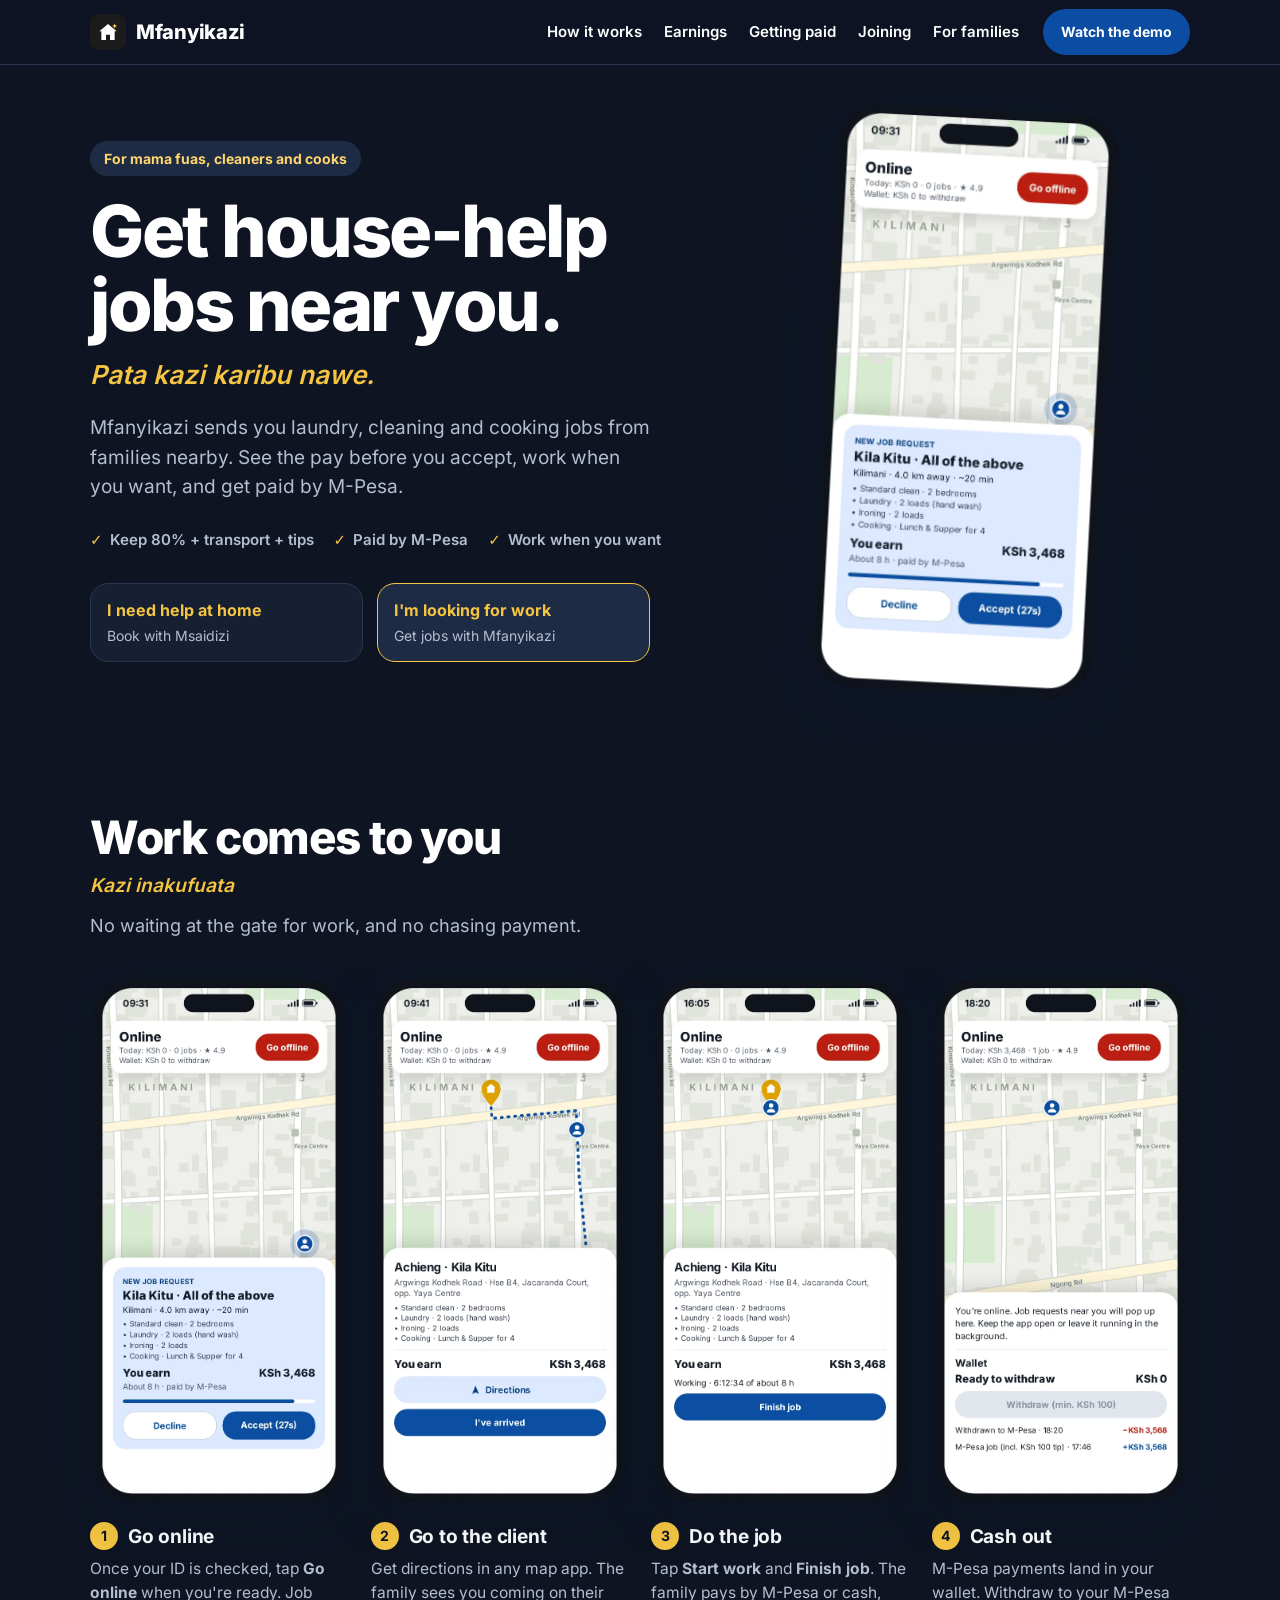
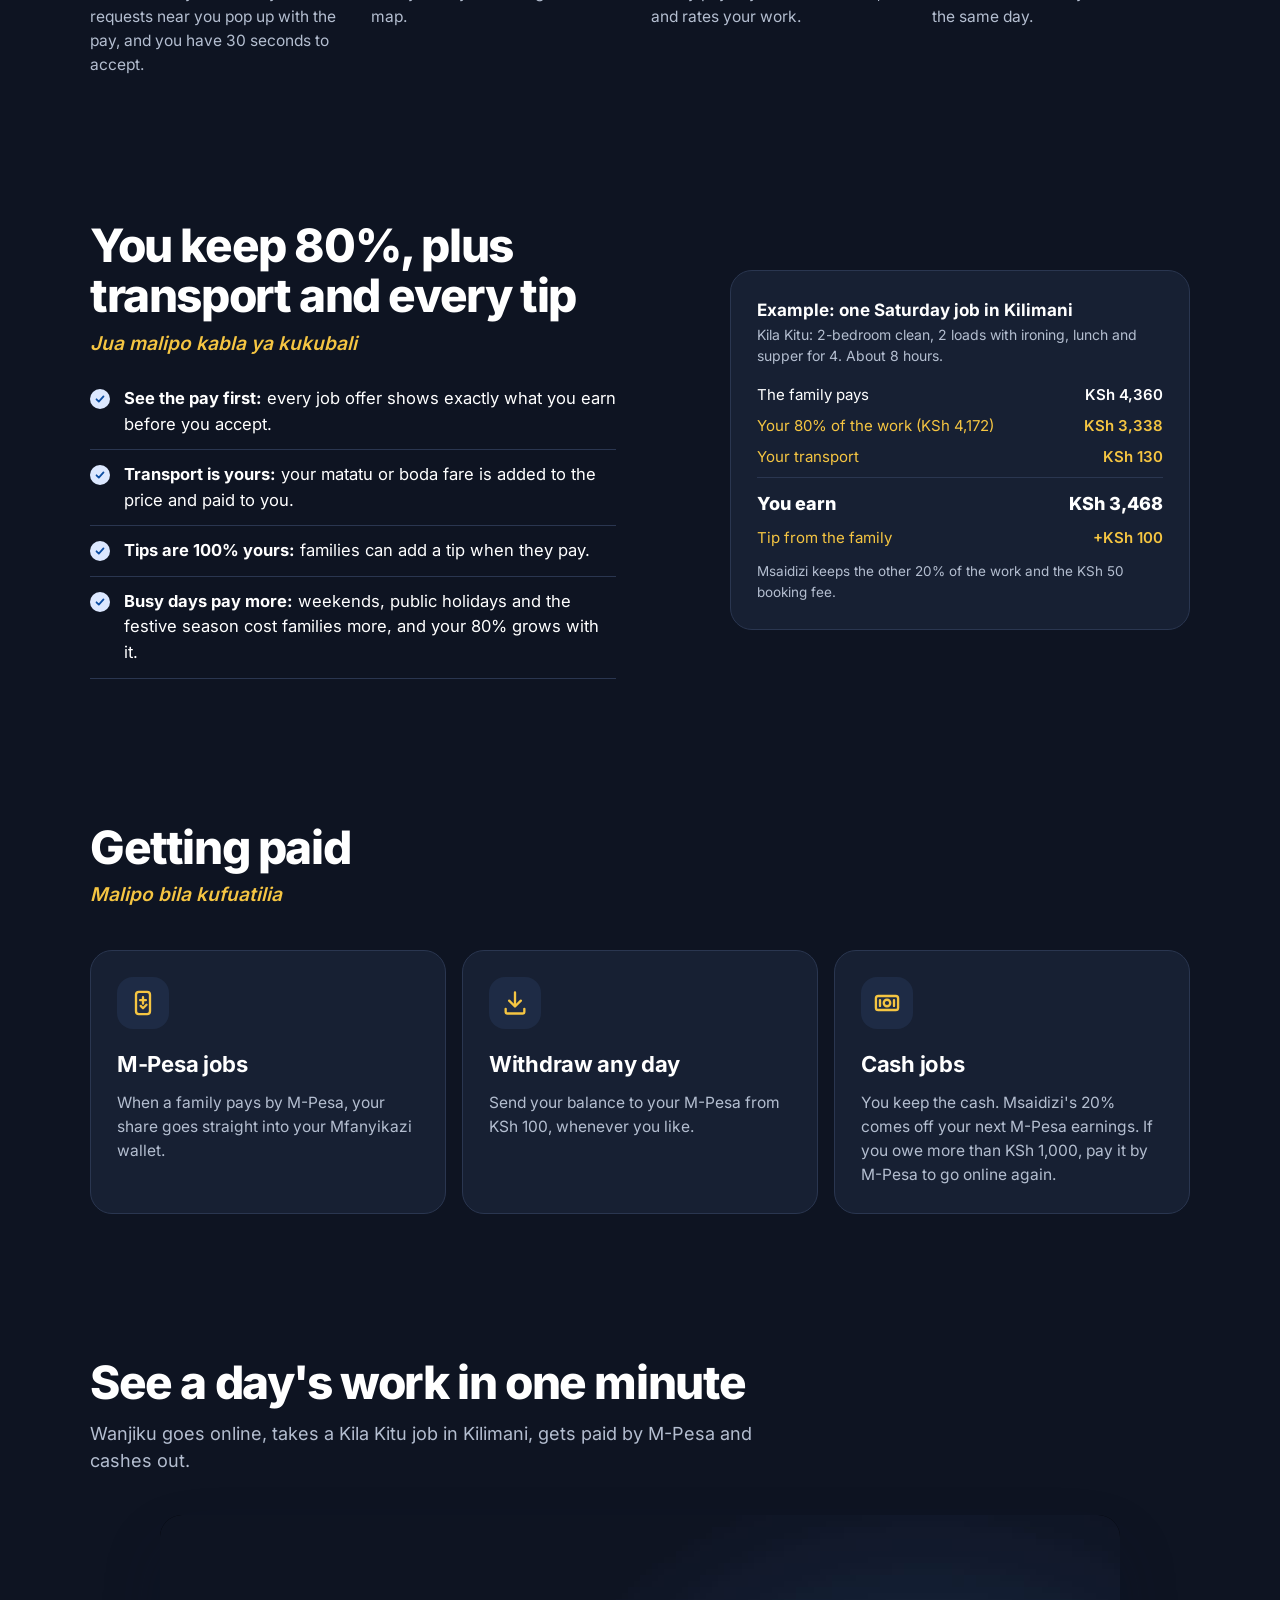
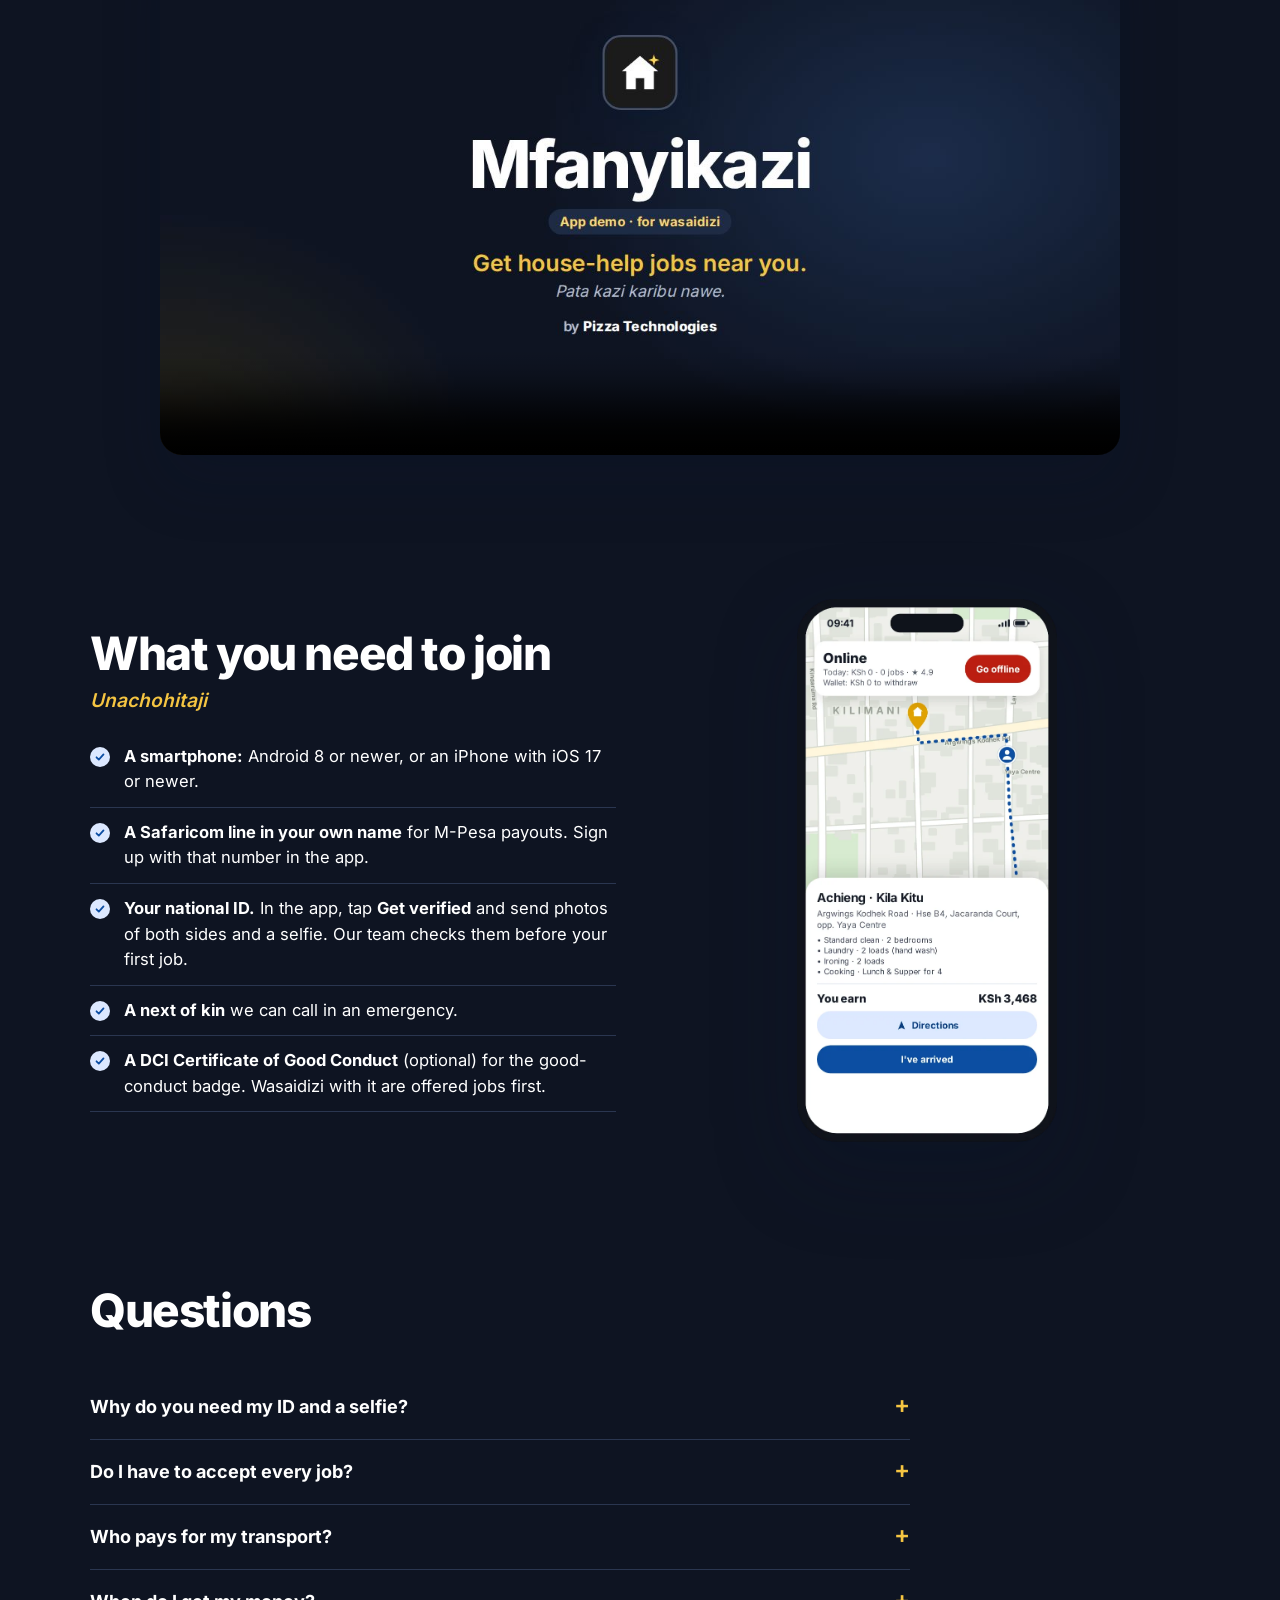
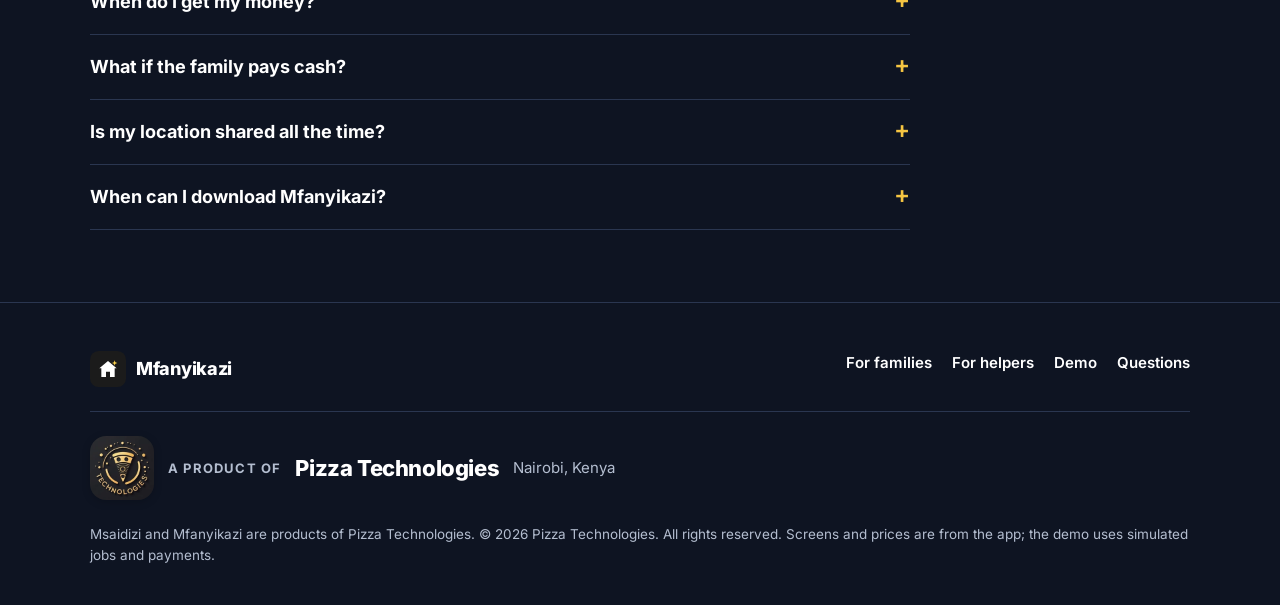
==== commit 40905bf0: "Website: receipt to the cent, ID photos kept while you have an account The example receipt shows eac" ====
--- a/mfanyikazi.html
+++ b/mfanyikazi.html
@@ -159,7 +159,7 @@
         <ul class="bullets">
           <li><b>A smartphone:</b> Android 8 or newer, or an iPhone with iOS 17 or newer.</li>
           <li><b>A Safaricom line in your own name</b> for M-Pesa payouts. Sign up with that number in the app.</li>
-          <li><b>Your national ID.</b> In the app, tap <b>Get verified</b> and send photos of both sides and a selfie. Our team checks them before your first job, then deletes the photos.</li>
+          <li><b>Your national ID.</b> In the app, tap <b>Get verified</b> and send photos of both sides and a selfie. Our team checks them before your first job.</li>
           <li><b>A next of kin</b> we can call in an emergency.</li>
           <li><b>A DCI Certificate of Good Conduct</b> (optional) for the good-conduct badge. Wasaidizi with it are offered jobs first.</li>
         </ul>
@@ -175,7 +175,7 @@
       <div class="faq">
         <details>
           <summary>Why do you need my ID and a selfie?</summary>
-          <p>Families let you into their homes, so we check that every msaidizi is who they say they are. Our team compares your selfie with your ID, then deletes the photos. We keep your details and the result, and you're told as soon as you're approved. If something needs fixing, the app tells you what.</p>
+          <p>Families let you into their homes, so we check that every msaidizi is who they say they are. Our team compares your selfie with your ID. We keep the photos, your details and the result for as long as you have a Msaidizi account, seen only by our team, and delete them when you close it. You're told as soon as you're approved. If something needs fixing, the app tells you what.</p>
         </details>
         <details>
           <summary>Do I have to accept every job?</summary>
